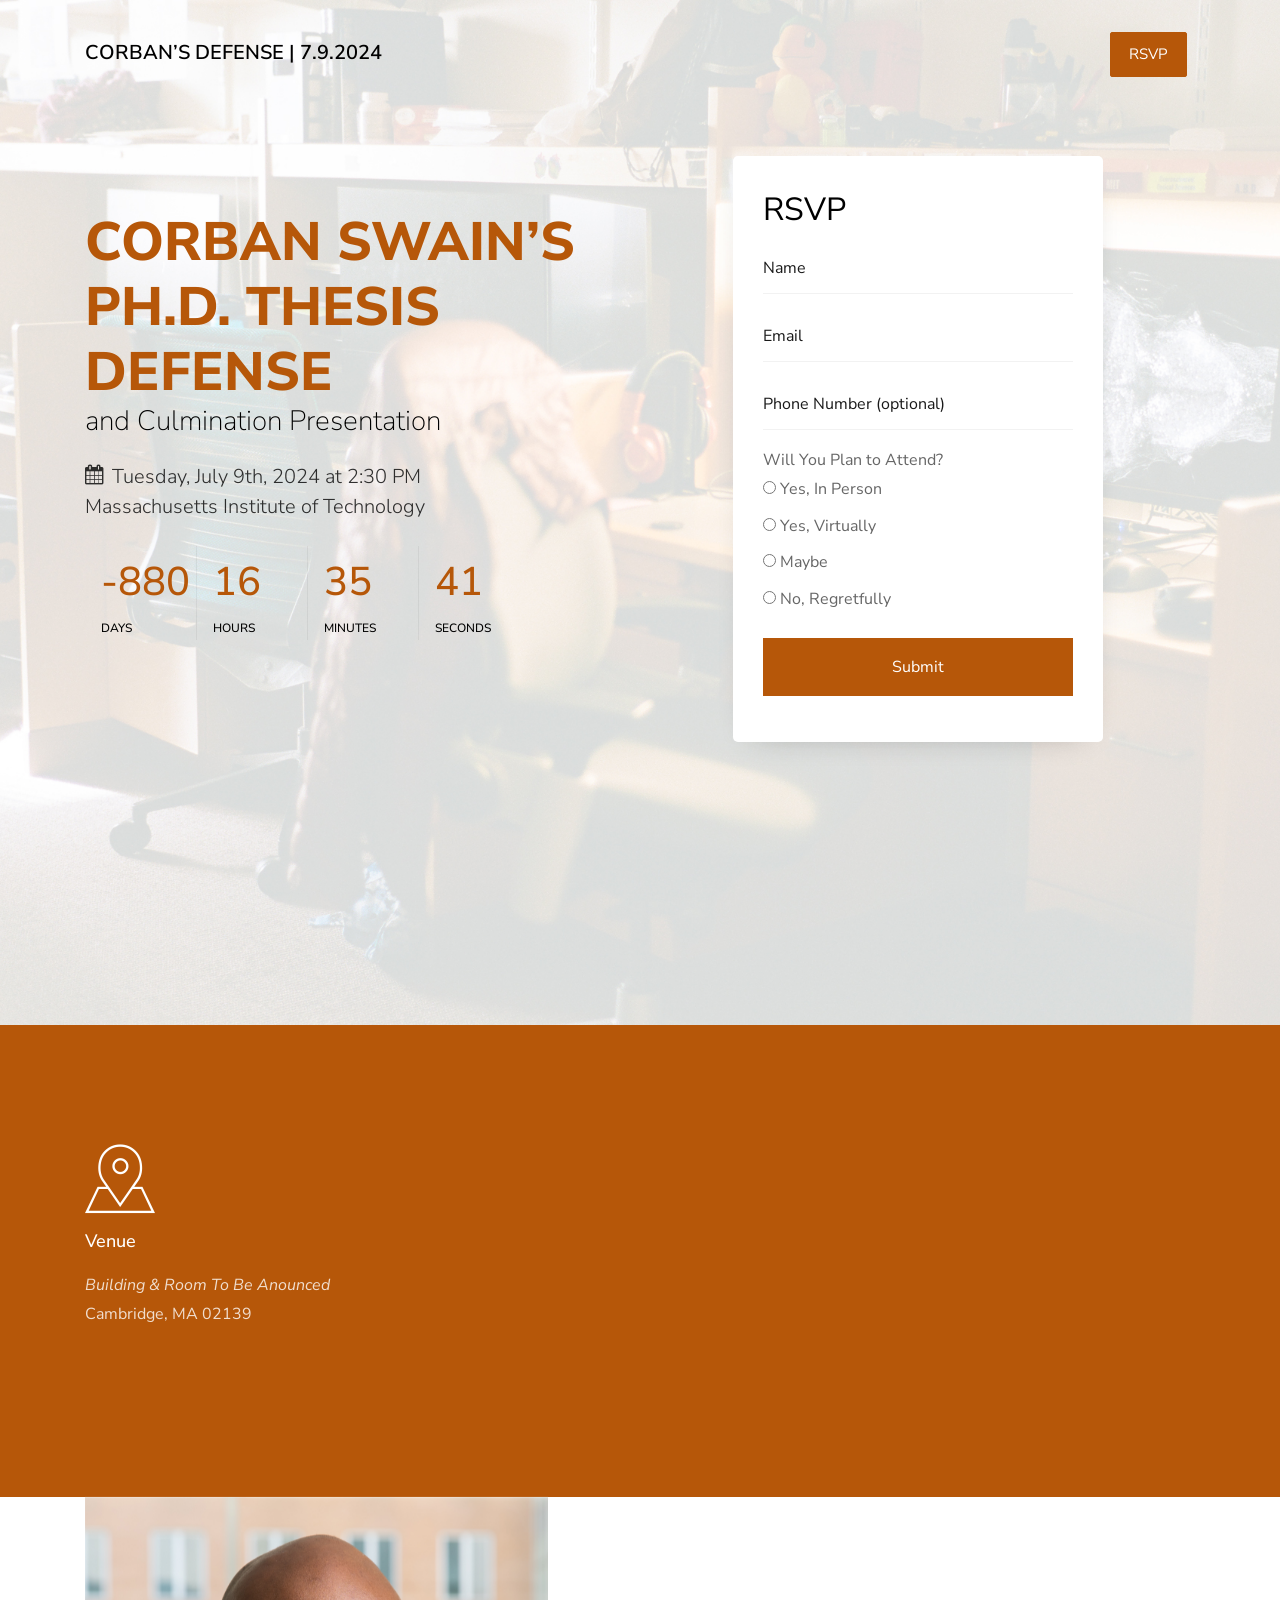
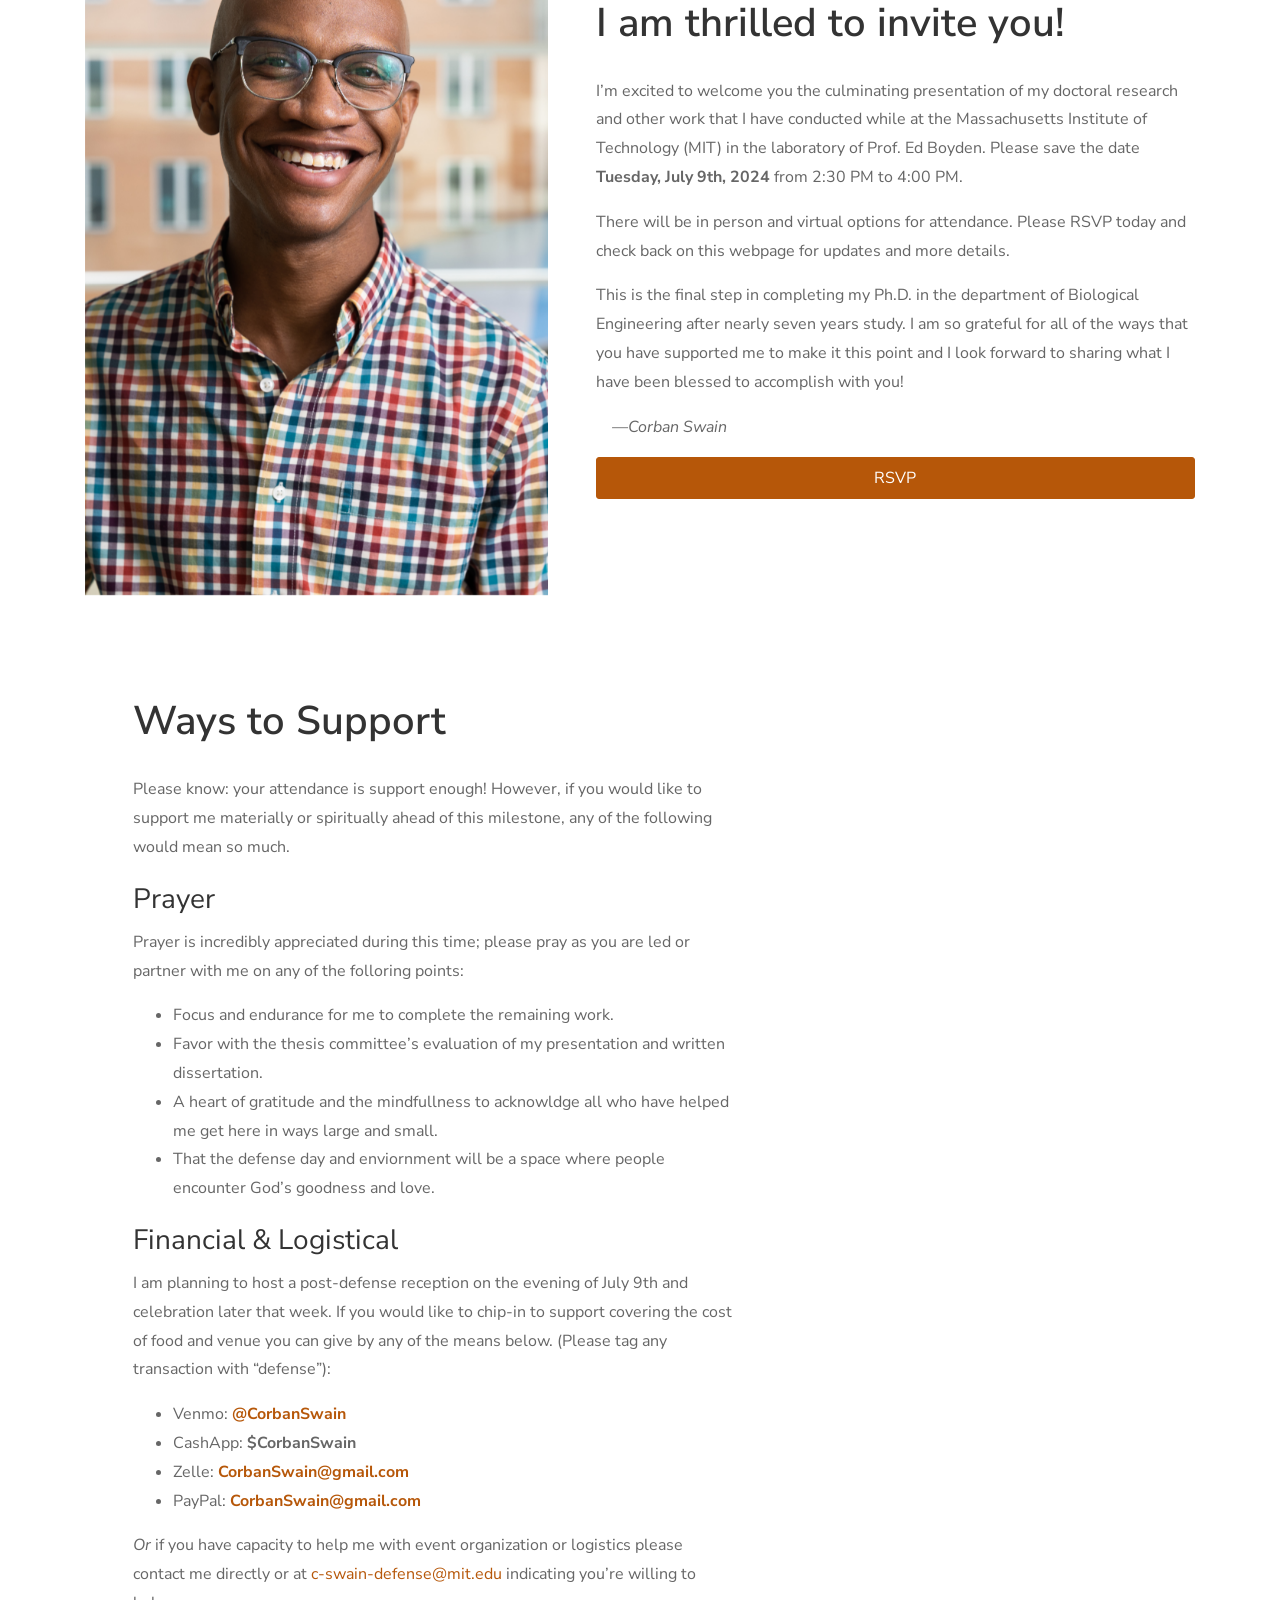
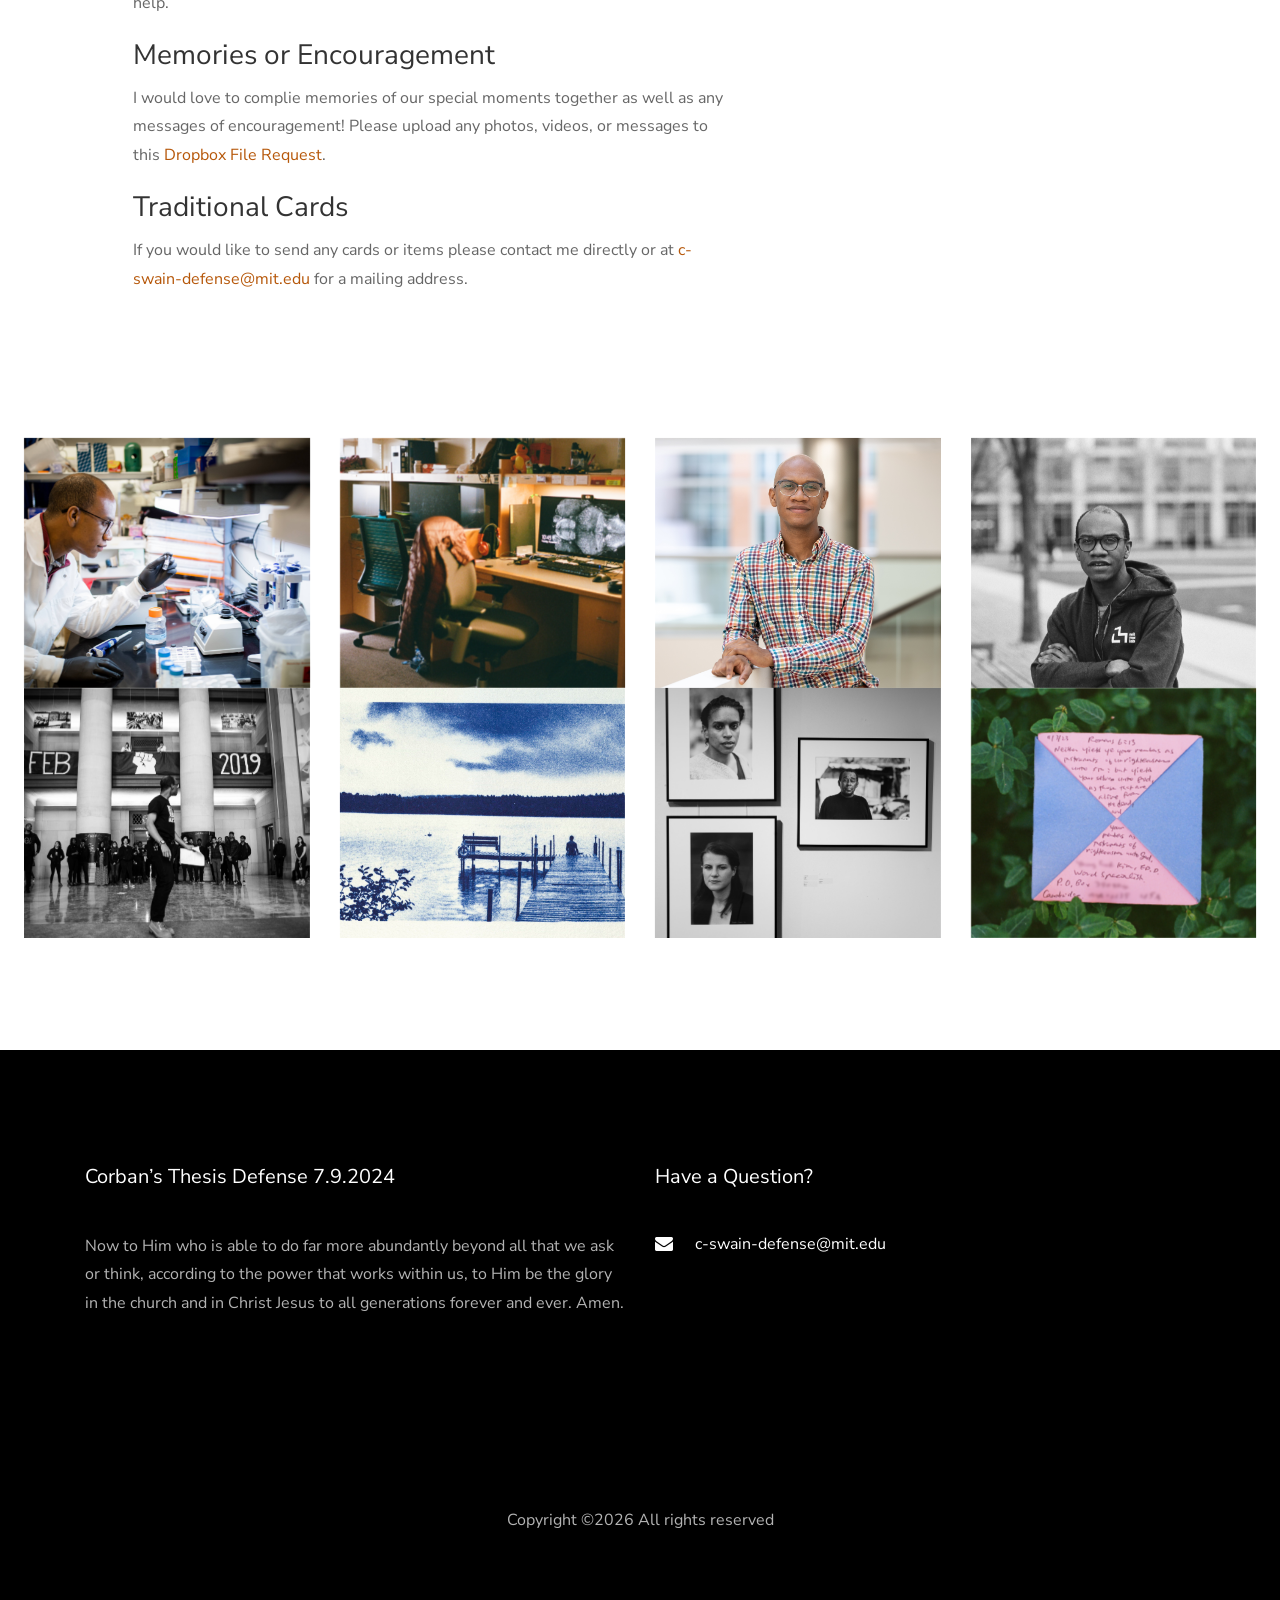
==== defense/index.html @ fd87ce76 "update" ====
<!DOCTYPE html>
<html lang="en">
  <head>
    <title>Corban Swain's PhD Defense - July 9, 2024</title>
    <meta charset="utf-8">
    <meta name="viewport" content="width=device-width, initial-scale=1, shrink-to-fit=no">
    
    <link href="https://fonts.googleapis.com/css?family=Nunito+Sans:200,300,400,600,700,800,900&display=swap" rel="stylesheet">

    <link rel="stylesheet" href="css/open-iconic-bootstrap.min.css">
    <link rel="stylesheet" href="css/animate.css">
    
    <link rel="stylesheet" href="css/owl.carousel.min.css">
    <link rel="stylesheet" href="css/owl.theme.default.min.css">
    <link rel="stylesheet" href="css/magnific-popup.css">

    <link rel="stylesheet" href="css/aos.css">

    <link rel="stylesheet" href="css/ionicons.min.css">

    <link rel="stylesheet" href="css/bootstrap-datepicker.css">
    <link rel="stylesheet" href="css/jquery.timepicker.css">

    
    <link rel="stylesheet" href="css/flaticon.css">
    <link rel="stylesheet" href="css/icomoon.css">
    <link rel="stylesheet" href="css/style.css">

	<meta property="og:type" content="website" />
	<meta property="og:image" content="images/corban_lab_01.jpg" />
	<meta property="og:url" content="https://corbanswain.com/defense/" />
	<meta property="og:title" content="Invitation to Corban Swain's PhD Defense July 9" />
  </head>
  <body>
    
	  <nav class="navbar navbar-expand-lg navbar-dark ftco_navbar bg-dark ftco-navbar-light" id="ftco-navbar">
	    <div class="container">
	      <a class="navbar-brand" href="index.html">Corban&rsquo;s Defense | 7.9.2024</a>
	      <button class="navbar-toggler" type="button" data-toggle="collapse" data-target="#ftco-nav" aria-controls="ftco-nav" aria-expanded="false" aria-label="Toggle navigation">
	        <span class="oi oi-menu"></span> Menu
	      </button>

	      <div class="collapse navbar-collapse" id="ftco-nav">
	        <ul class="navbar-nav ml-auto">
	          <li class="nav-item cta mr-md-2"><a href="#rsvp" class="nav-link">RSVP</a></li>
	        </ul>
	      </div>
	    </div>
	  </nav>
    <!-- END nav -->
    
    <div class="hero-wrap" style="background-image: url('images/corban_desk_01.jpg'); height:1025px;" data-stellar-background-ratio="0.5">
      <div class="overlay"></div>
      <div class="container">
        <div class="row no-gutters slider-text align-items-center justify-content-start" data-scrollax-parent="true">
          <div class="col-lg-6 col-md-6 ftco-animate" data-scrollax=" properties: { translateY: '70%' }" style="padding-bottom:2em;padding-top:2em;">
            <h1 class="mb-4" data-scrollax="properties: { translateY: '30%', opacity: 1.6 }"><span>Corban Swain&rsquo;s Ph.D. Thesis Defense</span><br>and Culmination Presentation</h1>
            <p class="mb-4" data-scrollax="properties: { translateY: '30%', opacity: 1.6 }"><span class="icon-calendar mr-2"></span>Tuesday, July 9th, 2024 at 2:30 PM<br>Massachusetts Institute of Technology</p>
            <div id="timer" class="d-flex">
						  <div class="time pl-3" id="days"></div>
						  <div class="time pl-3" id="hours"></div>
						  <div class="time pl-3" id="minutes"></div>
						  <div class="time pl-3" id="seconds"></div>
						</div>
          </div>
          <div class="col-lg-1 col"></div>
          <div class="col-lg-4 col-md-6 mt-0 mt-md-5">
          	<form action="https://api.sheetmonkey.io/form/nYxqUyMXVcyMtLjcgRabM5" method="post" class="request-form ftco-animate">
				<input type="hidden" name="Created" value="x-sheetmonkey-current-date-time" />
          		<h2><a name="rsvp">RSVP</a></h2>
	    				<div class="form-group">
	    					<input type="text" name="Name" class="form-control" placeholder="Name" required>
	    				</div>
	    				<div class="form-group">
	    					<input type="email" name="Email" class="form-control" placeholder="Email" required>
	    				</div>
    					<div class="form-group">
	    					<input type="text" name="Phone Number" class="form-control" placeholder="Phone Number (optional)">
	    				</div>
	    				<div class="form-group">
							Will You Plan to Attend?<br>
							<div class="radio">
								<input type="radio" id="person" name="attend" value="person" required>
								<label for="person">Yes, In Person</label><br>
								
								<input type="radio" id="virtual" name="attend" value="virtual">
								<label for="virtual">Yes, Virtually</label><br>  
								
								<input type="radio" id="maybe" name="attend" value="maybe">
								<label for="maybe">Maybe</label><br>

								<input type="radio" id="no" name="attend" value="no">
								<label for="no">No, Regretfully</label>
							</div>
						</div>						
	            <div class="form-group">
	              <input type="submit" value="Submit" class="btn btn-primary py-3 px-4">
	            </div>
	    	</form>
          </div>
        </div>
      </div>
    </div>

    <section class="ftco-section services-section bg-primary">
      <div class="container">
        <div class="row d-flex">
          <div class="col-md-3 d-flex align-self-stretch ftco-animate">
            <div class="media block-6 services d-block">
              <div class="icon"><span class="flaticon-placeholder"></span></div>
              <div class="media-body">
                <h3 class="heading mb-3">Venue</h3>
                <p><i>Building & Room To Be Anounced</i><br>Cambridge, MA 02139</p>
              </div>
            </div>      
          </div>
        </div>
      </div>
    </section>
   	
	<section class="ftco-section ftco-no-pt ftco-no-pb">
		<div class="container">
			<div class="row no-gutters">
				<div class="col-md-5 p-md-5 img img-2 d-flex justify-content-center align-items-center" style="background-image: url(images/corban_photo_01.jpg);"></div>
				<div class="col-md-7 wrap-about py-md-5 ftco-animate">
					<div class="heading-section mb-5 pt-5 pl-md-5">
						<div class="pr-md-5 mr-md-5">
							<h2 class="mb-4">I am thrilled to invite you!</h2>
						</div>
						<p>
							I&rsquo;m excited to welcome you the culminating presentation of my doctoral research and other work that I have conducted 
							while at the Massachusetts Institute of Technology (MIT) in the laboratory of Prof. Ed Boyden. 
							Please save the date <b>Tuesday, July 9th, 2024</b> from 2:30 PM to 4:00 PM.
						</p>
						<p>There will be in person and virtual options for attendance. Please RSVP today and check back on this webpage for updates and more details.</p>
						<p>This is the final step in completing my Ph.D. in the department of Biological Engineering after nearly seven years study. I am so grateful for all of the ways that you have supported me to make it this point and I look forward to sharing what I have been blessed to accomplish with you!</p>
						<p><i>&emsp;&mdash;Corban Swain</i></p>
						<p><a href="#rsvp" class="btn btn-primary nav-link">RSVP</a></p>
					</div>					
				</div>
			</div>
		</div>
	</section>


	<section class="ftco-section ftco-no-pt ftco-no-pb">
		<div class="container">
			<div class="row no-gutters">
				<div class="col-md-7 wrap-about py-md-5 ftco-animate">
					<div class="heading-section mb-5 pt-5 pl-md-5">
						<div class="pr-md-5 mr-md-5">
							<h2 class="mb-4">Ways to Support</h2>
						</div>
						<p>Please know: your attendance is support enough! However, if you would like to support me materially or spiritually ahead of this milestone, any of the following would mean so much.</p>
						<h3>Prayer</h3>
						<p>Prayer is incredibly appreciated during this time; please pray as you are led or partner with me on any of the folloring points:</p>
						<ul>
							<li>Focus and endurance for me to complete the remaining work.</li>
							<li>Favor with the thesis committee&rsquo;s evaluation of my presentation and written dissertation.</li>
							<li>A heart of gratitude and the mindfullness to acknowldge all who have helped me get here in ways large and small.</li>
							<li>That the defense day and enviornment will be a space where people encounter God&rsquo;s goodness and love.</li>
						</ul>
						<h3>Financial & Logistical</h3>
						<p>I am planning to host a post-defense reception on the evening of July 9th and celebration later that week. If you would like to chip-in to support covering the cost of food and venue you can give by any of the means below. (Please tag any transaction with &ldquo;defense&rdquo;):</p>
						<ul>
							<li>Venmo: <b><a href="https://venmo.com/u/CorbanSwain">@CorbanSwain</a></b></li>
							<li>CashApp: <b>$CorbanSwain</b></li>
							<li>Zelle: <b><a href="https://enroll.zellepay.com/qr-codes?data=eyJuYW1lIjoiQ09SQkFOIiwiYWN0aW9uIjoicGF5bWVudCIsInRva2VuIjoiMjU2NjU0MjExNyJ9">CorbanSwain@gmail.com</a></b></li>							
							<li>PayPal: <b><a href="https://paypal.me/CorbanSwain?country.x=US&locale.x=en_US">CorbanSwain@gmail.com</a></b></li>
						</ul>
						<p></p><i>Or</i> if you have capacity to help me with event organization or logistics please contact me directly or at <a href="mailto:c-swain-defense@mit.edu">c-swain-defense@mit.edu</a> indicating you&rsquo;re willing to help.</p>
						<h3>Memories or Encouragement</h3>
						<p>I would love to complie memories of our special moments together as well as any messages of encouragement! Please upload any photos, videos, or messages to this <a href="https://www.dropbox.com/request/eSS4sXpejfdTz92rHipP">Dropbox File Request</a>.</p>
						<h3>Traditional Cards</h3>
						<p>If you would like to send any cards or items please contact me directly or at <a href="mailto:c-swain-defense@mit.edu">c-swain-defense@mit.edu</a> for a mailing address.</p>
					</div>				
				</div>
			</div>
		</div>
	</section>
		
	<section class="ftco-section ftco-gallery ftco-no-pt">
    	<div class="container-fluid px-4">
    		<div class="row justify-content-center mb-5">

        </div>
    		<div class="row">
					<div class="col-md-3 ftco-animate">
						<a href="images/corban_lab_01.jpg" class="gallery image-popup img d-flex align-items-center" style="background-image: url(images/corban_lab_01.jpg);">
							<div class="icon mb-4 d-flex align-items-center justify-content-center">
							<span class="icon-instagram"></span>
						</div>
						</a>
					</div>
					<div class="col-md-3 ftco-animate">
						<a href="images/corban_desk_02.jpg" class="gallery image-popup img d-flex align-items-center" style="background-image: url(images/corban_desk_02.jpg);">
							<div class="icon mb-4 d-flex align-items-center justify-content-center">
    						<span class="icon-instagram"></span>
    					</div>
						</a>
					</div>

					<div class="col-md-3 ftco-animate">
						<a href="images/corban_photo_02.jpg" class="gallery image-popup img d-flex align-items-center" style="background-image: url(images/corban_photo_02.jpg);">
							<div class="icon mb-4 d-flex align-items-center justify-content-center">
    						<span class="icon-instagram"></span>
    					</div>
						</a>
					</div>
					<div class="col-md-3 ftco-animate">
						<a href="images/corban_photo_03.jpg" class="gallery image-popup img d-flex align-items-center" style="background-image: url(images/corban_photo_03.jpg);">
							<div class="icon mb-4 d-flex align-items-center justify-content-center">
    						<span class="icon-instagram"></span>
    					</div>
						</a>
					</div>
			</div>
			<div class="row">
					<div class="col-md-3 ftco-animate">
						<a href="images/corban_photo_04.jpg" class="gallery image-popup img d-flex align-items-center" style="background-image: url(images/corban_photo_04.jpg);">
							<div class="icon mb-4 d-flex align-items-center justify-content-center">
    						<span class="icon-instagram"></span>
    					</div>
						</a>
					</div>
					<div class="col-md-3 ftco-animate">
						<a href="images/corban_photo_05.jpg" class="gallery image-popup img d-flex align-items-center" style="background-image: url(images/corban_photo_05.jpg);">
							<div class="icon mb-4 d-flex align-items-center justify-content-center">
    						<span class="icon-instagram"></span>
    					</div>
						</a>
					</div>
					<div class="col-md-3 ftco-animate">
						<a href="images/corban_prints_01.jpg" class="gallery image-popup img d-flex align-items-center" style="background-image: url(images/corban_prints_01.jpg);">
							<div class="icon mb-4 d-flex align-items-center justify-content-center">
    						<span class="icon-instagram"></span>
    					</div>
						</a>
					</div>
					<div class="col-md-3 ftco-animate">
						<a href="images/bible_verse_1.jpg" class="gallery image-popup img d-flex align-items-center" style="background-image: url(images/bible_verse_1.jpg);">
							<div class="icon mb-4 d-flex align-items-center justify-content-center">
    						<span class="icon-instagram"></span>
    					</div>
						</a>
					</div>
        </div>
    	</div>
    </section>
		

    <footer class="ftco-footer ftco-bg-dark ftco-section">
      <div class="container">
        <div class="row mb-5">
          <div class="col-md">
            <div class="ftco-footer-widget mb-4">
              <h2 class="ftco-heading-2">Corban&rsquo;s Thesis Defense 7.9.2024</h2>
              <p>Now to Him who is able to do far more abundantly beyond all that we ask or think, according to the power that works within us, to Him be the glory in the church and in Christ Jesus to all generations forever and ever. Amen.</p>
              <ul class="ftco-footer-social list-unstyled float-md-left float-lft mt-5">
                <li class="ftco-animate"><a href="https://www.linkedin.com/in/corbanswain/"><span class="icon-linkedin"></span></a></li>
                <li class="ftco-animate"><a href="https://twitter.com/CorbanSwain"><span class="icon-twitter"></span></a></li>
                <li class="ftco-animate"><a href="https://www.instagram.com/corbanswain/"><span class="icon-instagram"></span></a></li>
              </ul>
            </div>
          </div>        
          <div class="col-md">
            <div class="ftco-footer-widget mb-4">
            	<h2 class="ftco-heading-2">Have a Question?</h2>
            	<div class="block-23 mb-3">
	              <ul>
	                <li><a href="mailto:c-swain-defense@mit.edu"><span class="icon icon-envelope"></span><span class="text">c-swain-defense@mit.edu</span></a></li>
	              </ul>
	            </div>
            </div>
          </div>
        </div>
        <div class="row">
          <div class="col-md-12 text-center">

            <p><!-- Link back to Colorlib can't be removed. Template is licensed under CC BY 3.0. -->
  Copyright &copy;<script>document.write(new Date().getFullYear());</script> All rights reserved
  <!-- Link back to Colorlib can't be removed. Template is licensed under CC BY 3.0. --></p>
          </div>
        </div>
      </div>
    </footer>
    
  

  <!-- loader -->
  <div id="ftco-loader" class="show fullscreen"><svg class="circular" width="48px" height="48px"><circle class="path-bg" cx="24" cy="24" r="22" fill="none" stroke-width="4" stroke="#eeeeee"/><circle class="path" cx="24" cy="24" r="22" fill="none" stroke-width="4" stroke-miterlimit="10" stroke="#F96D00"/></svg></div>


  <script src="js/jquery.min.js"></script>
  <script src="js/jquery-migrate-3.0.1.min.js"></script>
  <script src="js/popper.min.js"></script>
  <script src="js/bootstrap.min.js"></script>
  <script src="js/jquery.easing.1.3.js"></script>
  <script src="js/jquery.waypoints.min.js"></script>
  <script src="js/jquery.stellar.min.js"></script>
  <script src="js/owl.carousel.min.js"></script>
  <script src="js/jquery.magnific-popup.min.js"></script>
  <script src="js/aos.js"></script>
  <script src="js/jquery.animateNumber.min.js"></script>
  <script src="js/scrollax.min.js"></script>
  <script src="js/main.js"></script>
    
  </body>
</html>
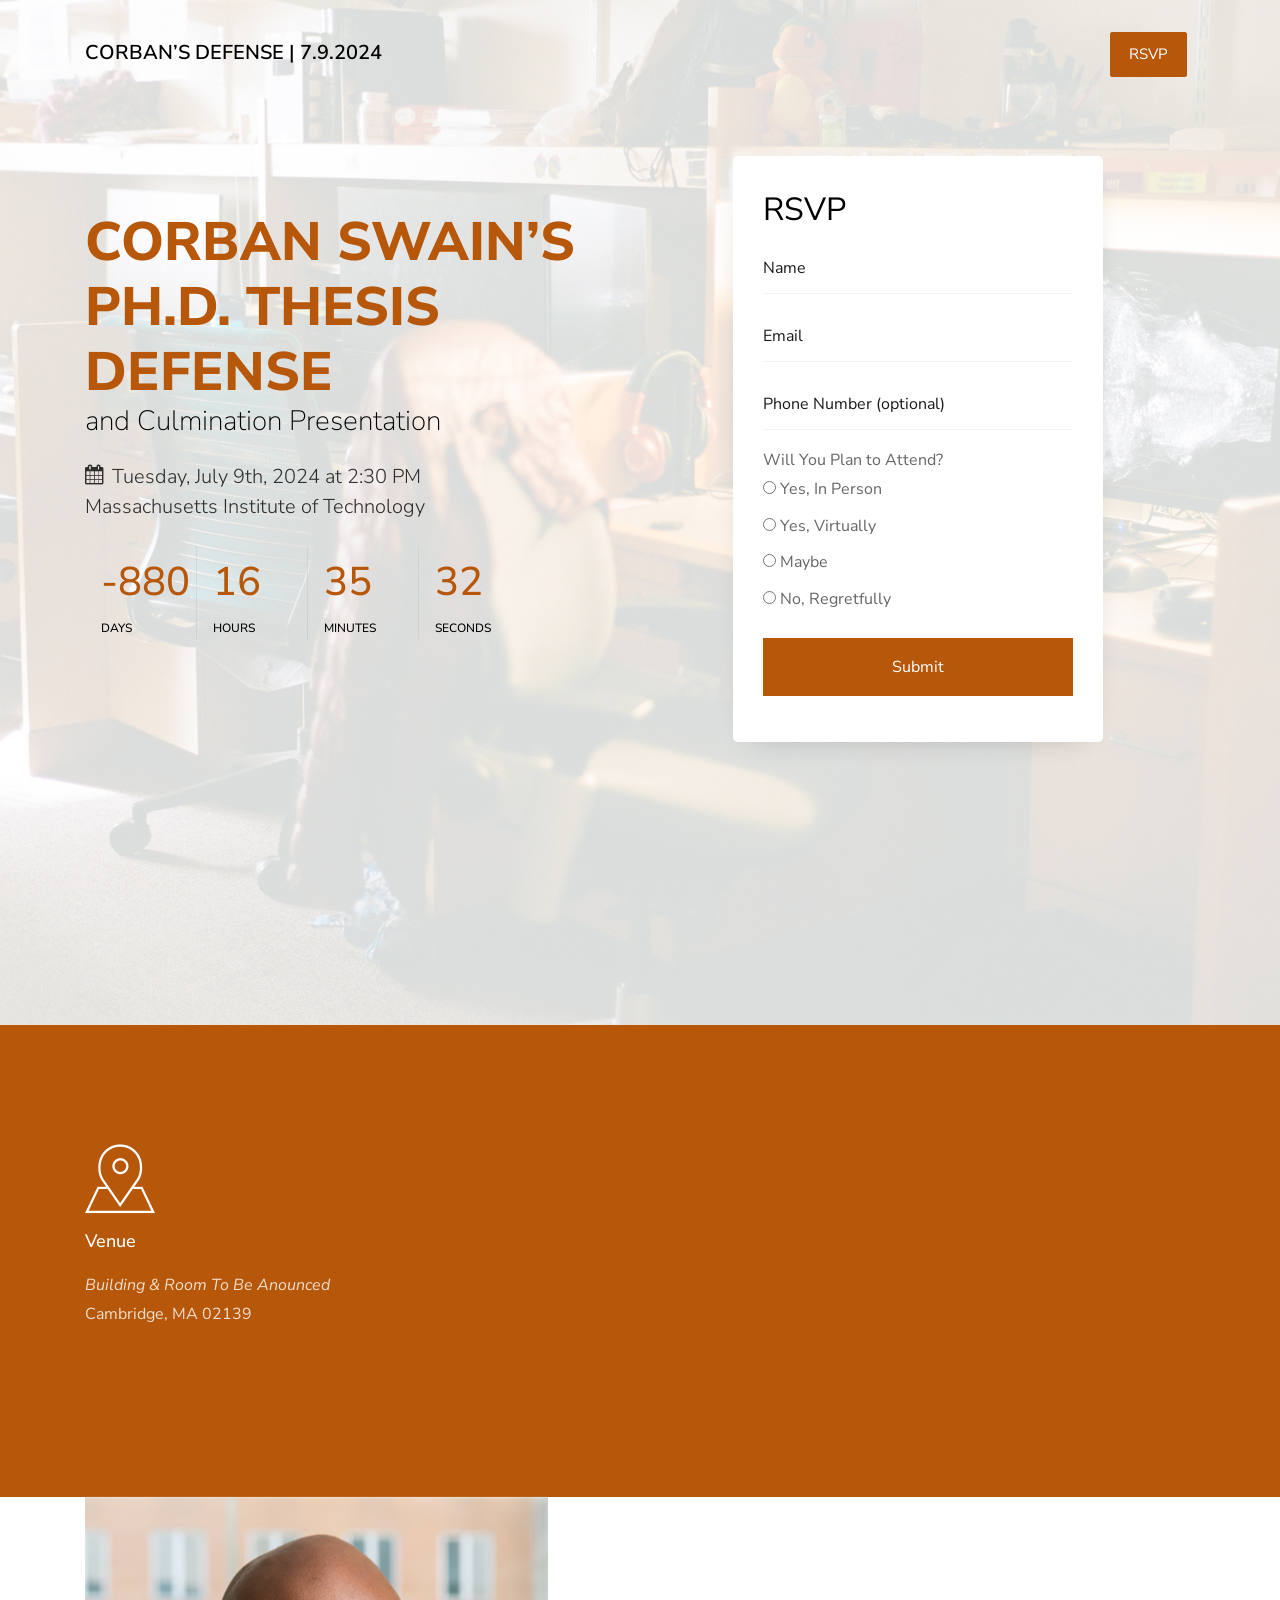
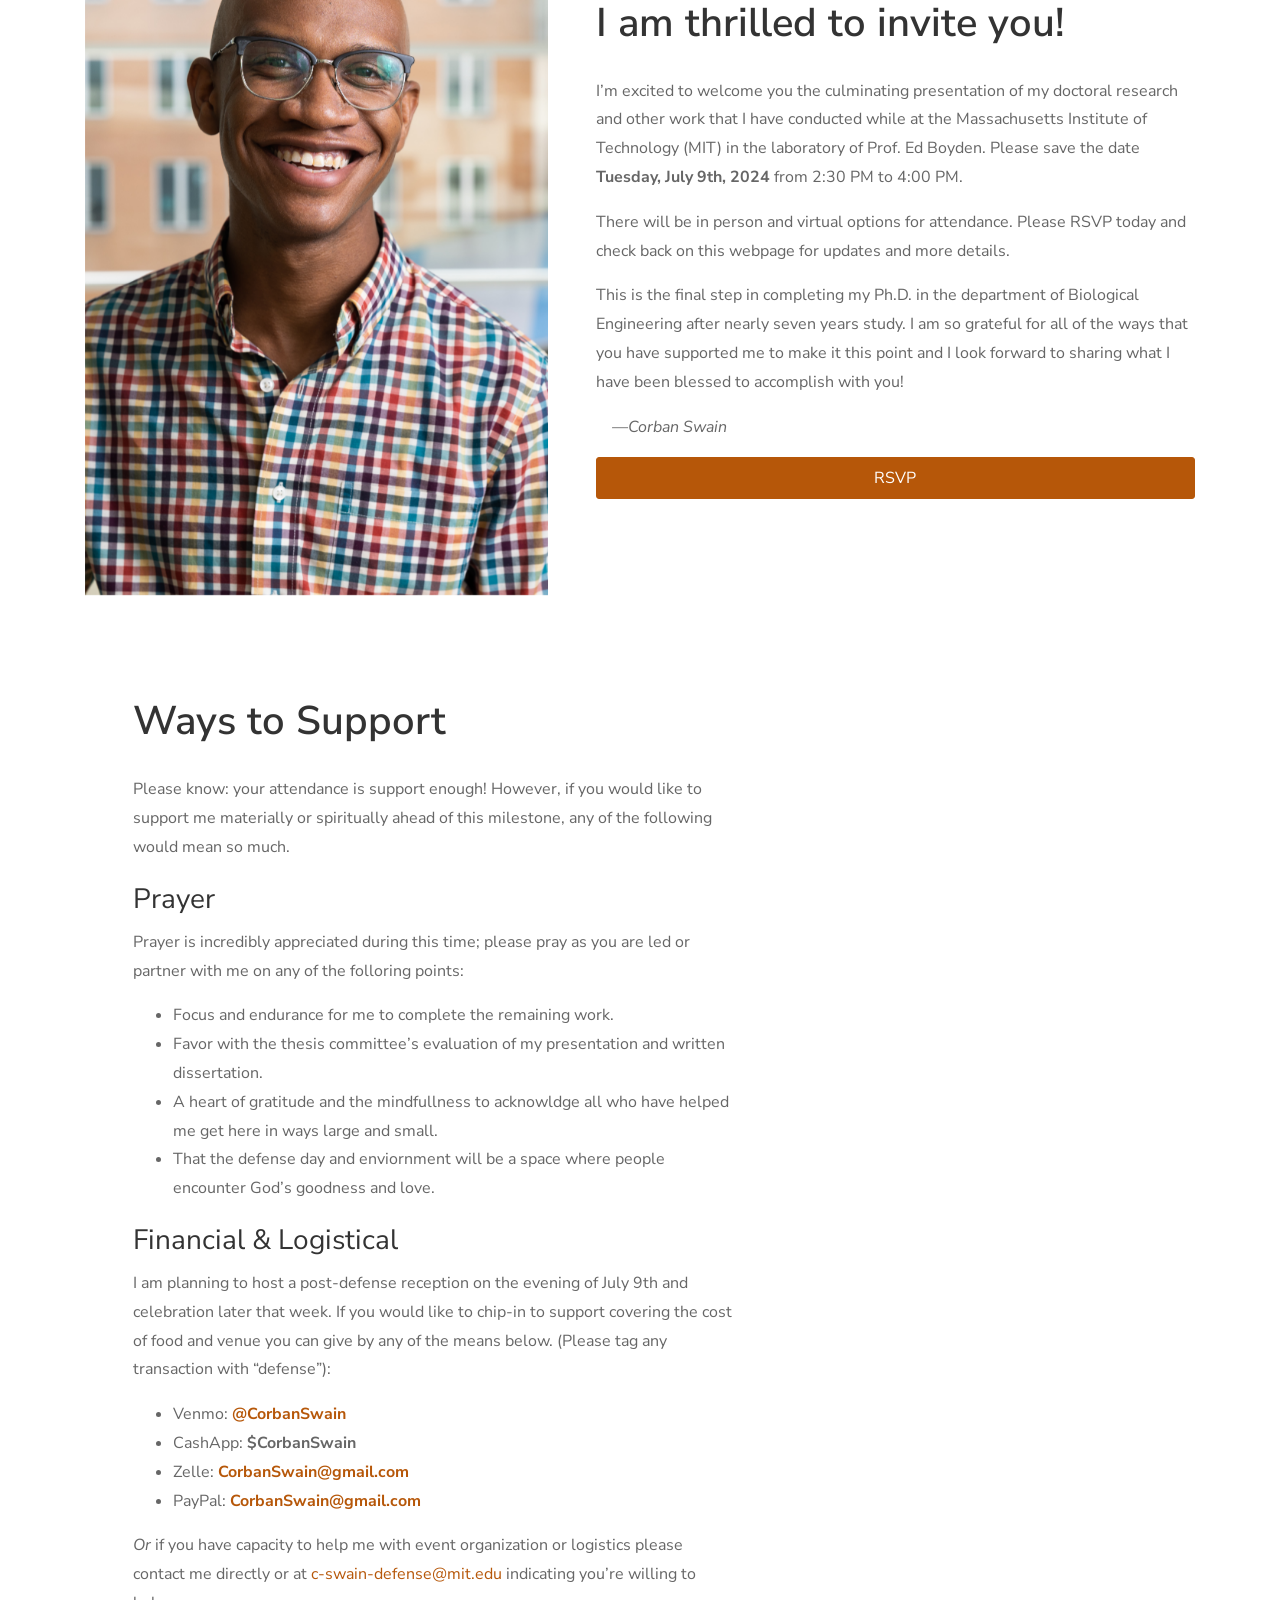
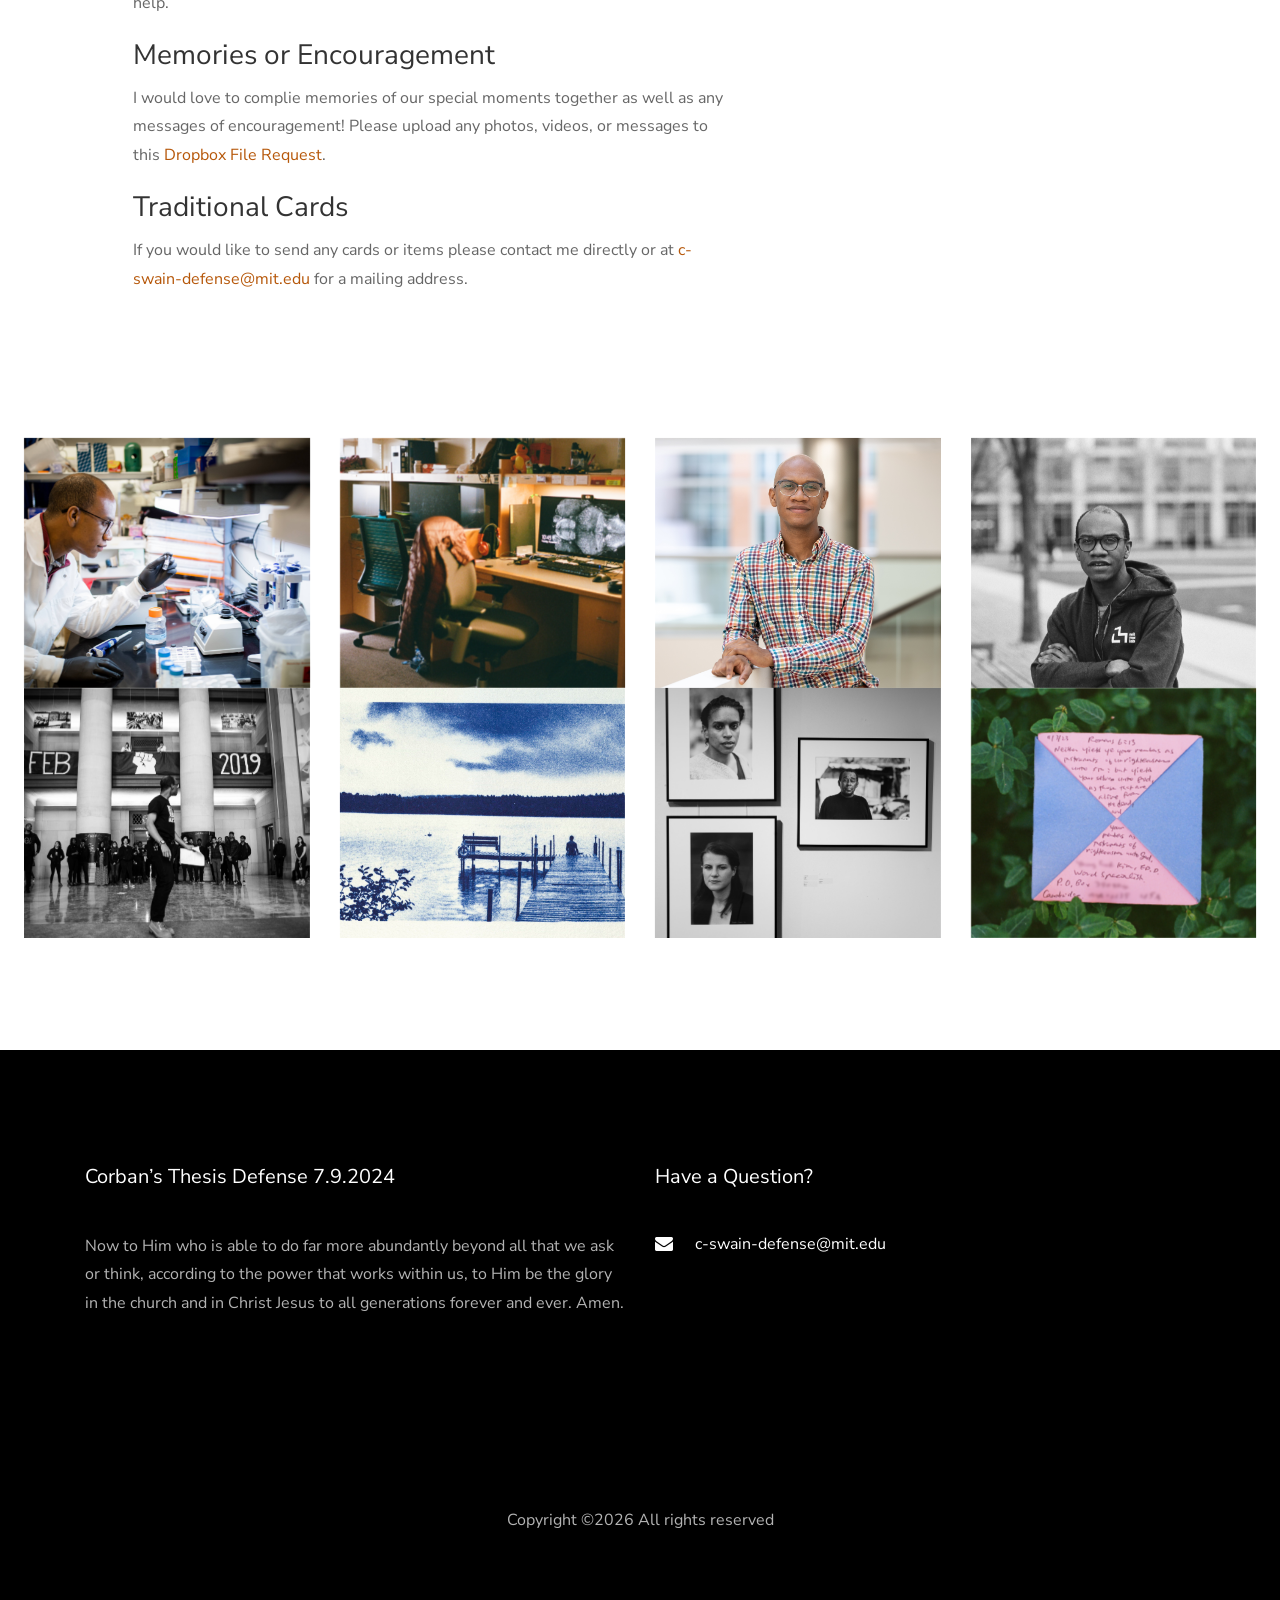
==== commit c555fc36: "update" ====
--- a/defense/index.html
+++ b/defense/index.html
@@ -27,9 +27,10 @@
     <link rel="stylesheet" href="css/style.css">
 
 	<meta property="og:type" content="website" />
-	<meta property="og:image" content="images/corban_lab_01.jpg" />
+	<meta property="og:image" content="https://corbanswain.com/defense/images/corban_lab_01_head.jpg" />
 	<meta property="og:url" content="https://corbanswain.com/defense/" />
 	<meta property="og:title" content="Invitation to Corban Swain's PhD Defense July 9" />
+	<meta property="og:description" content="RSVP and Support Corban's PhD defense on 7/9 at 2:30 PM!" />
   </head>
   <body>
     
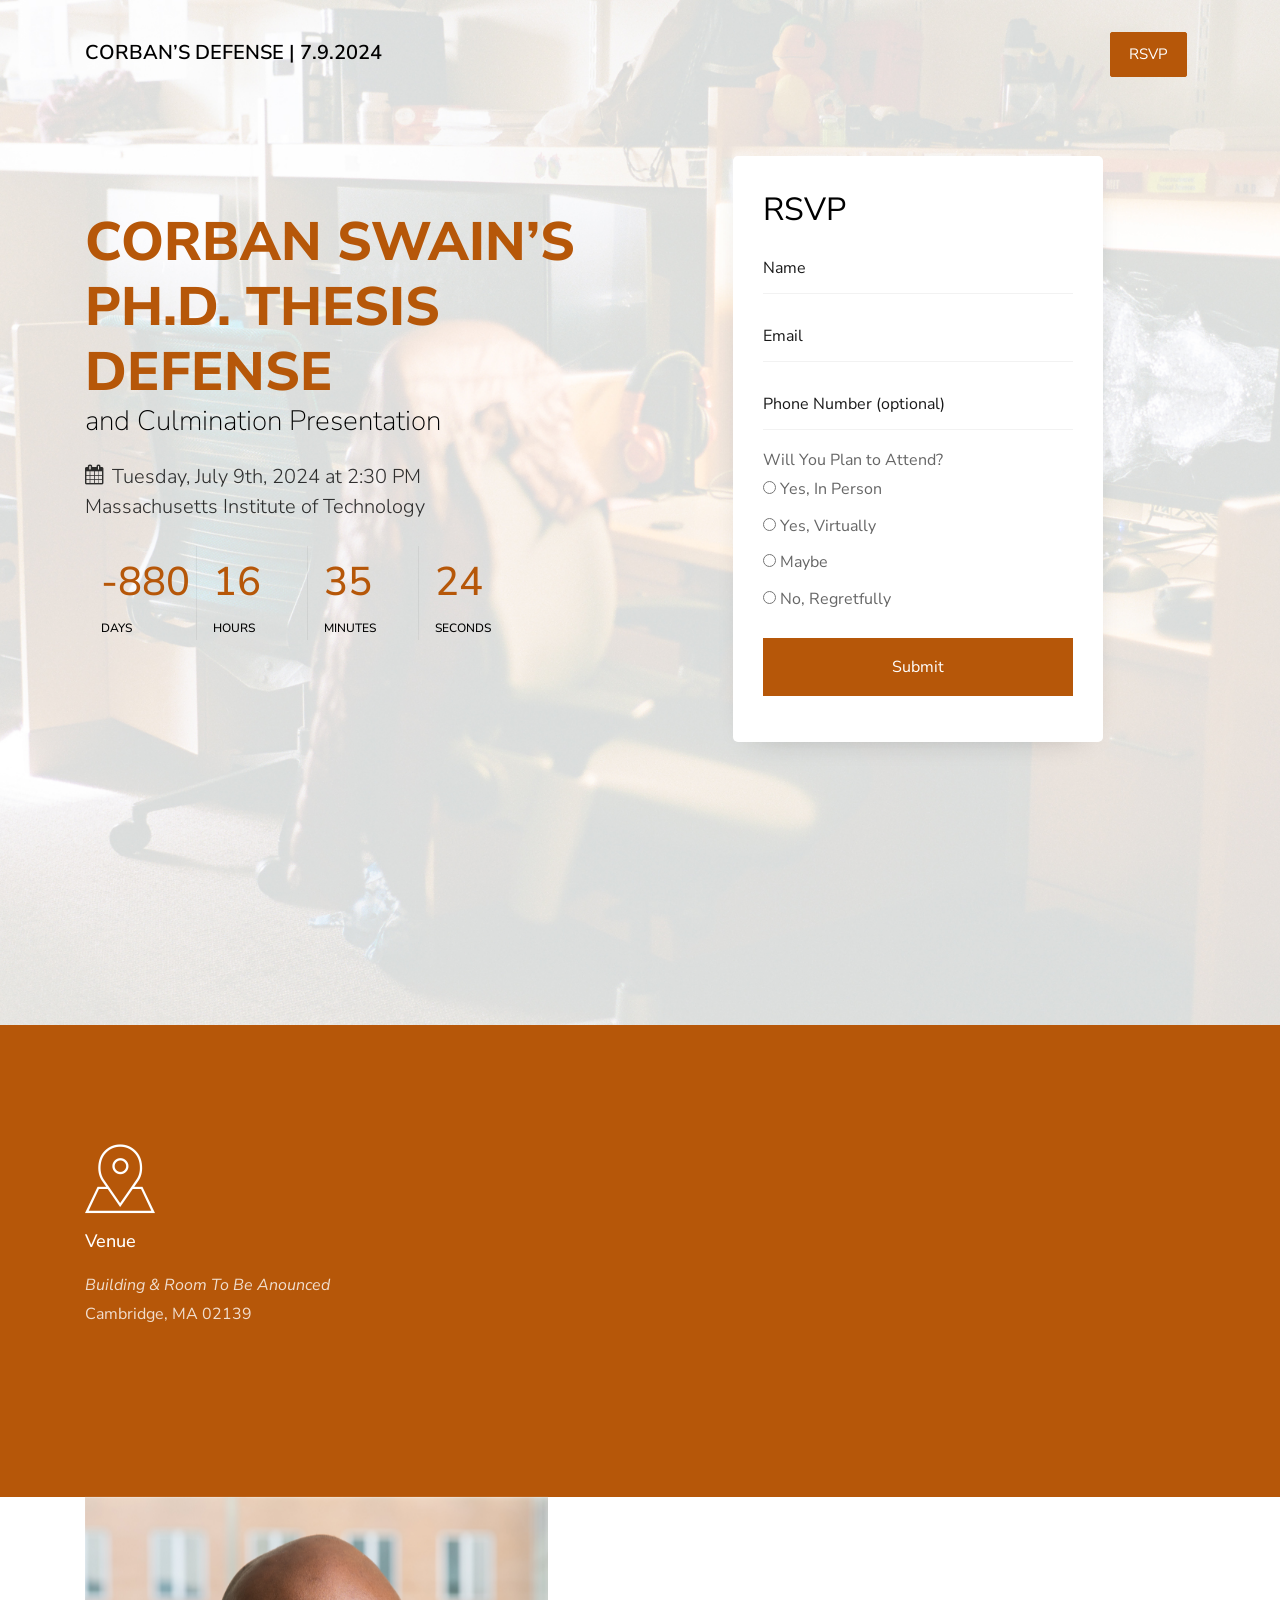
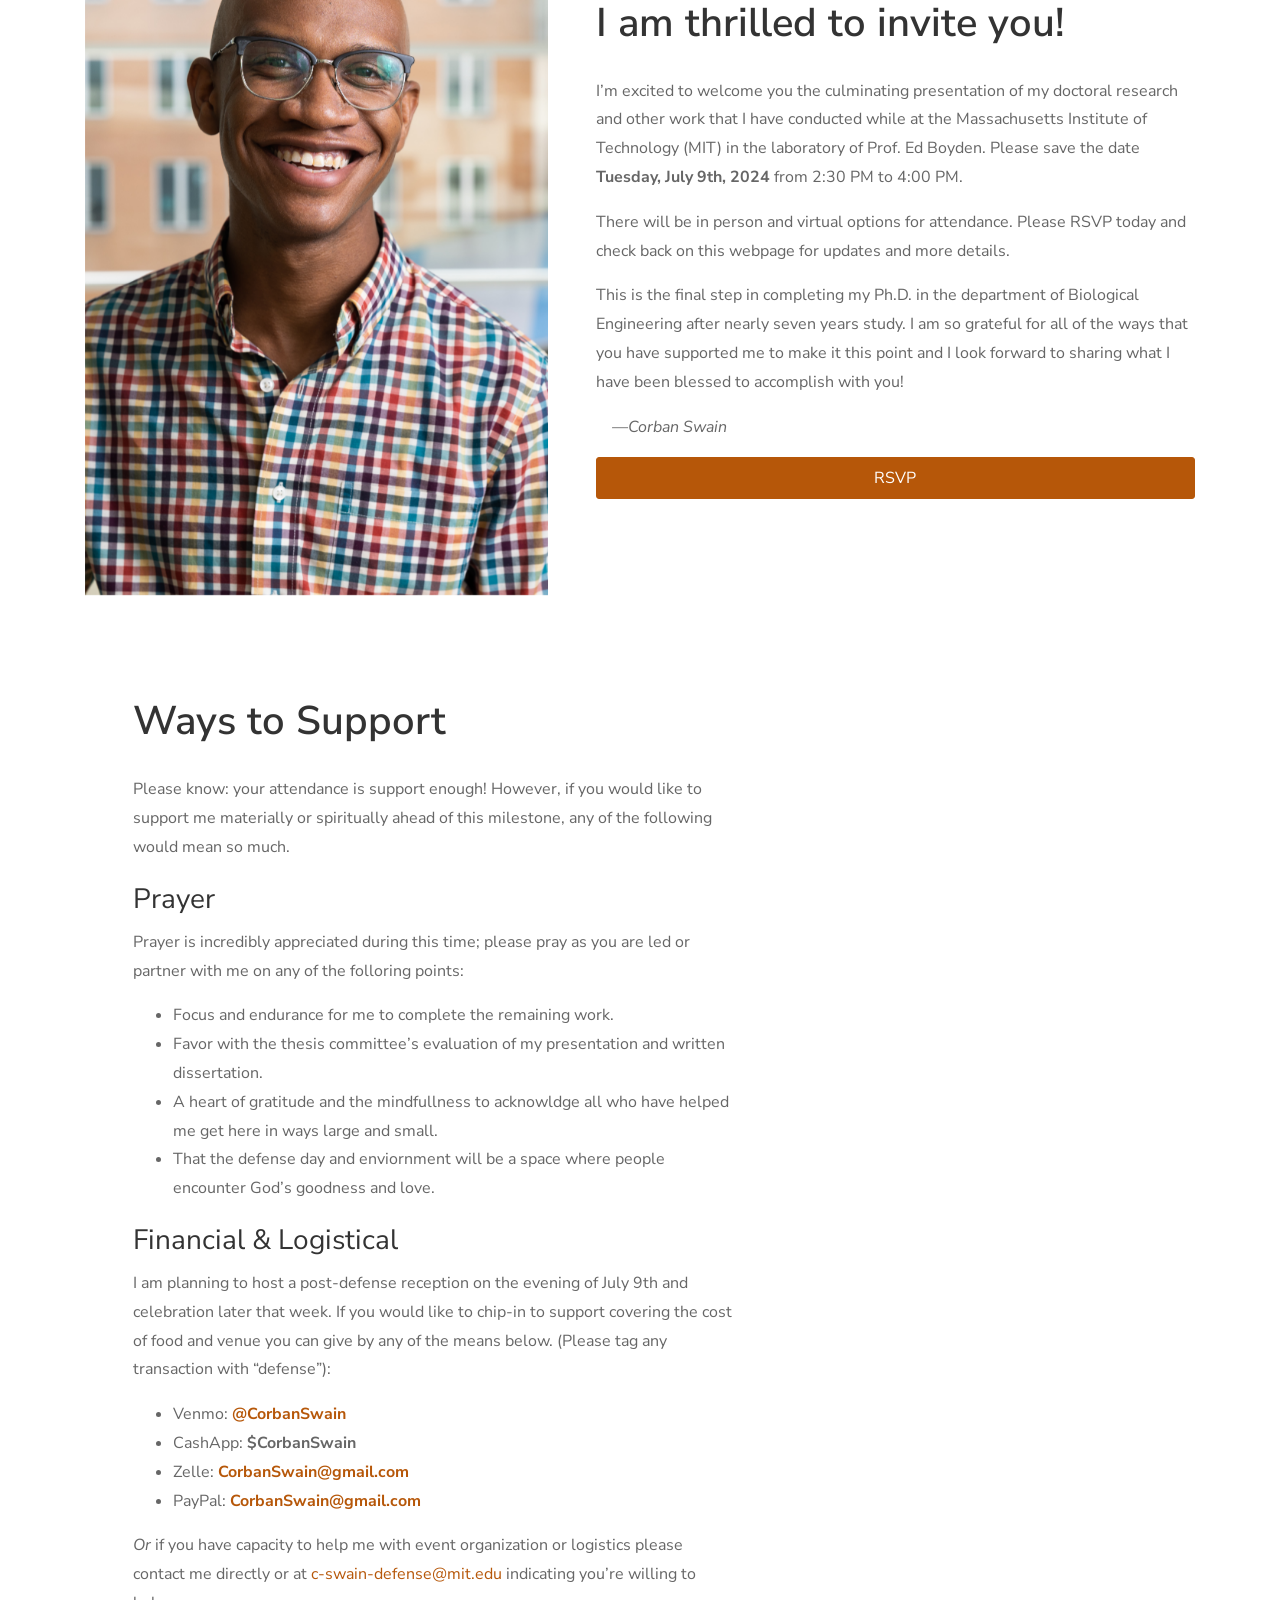
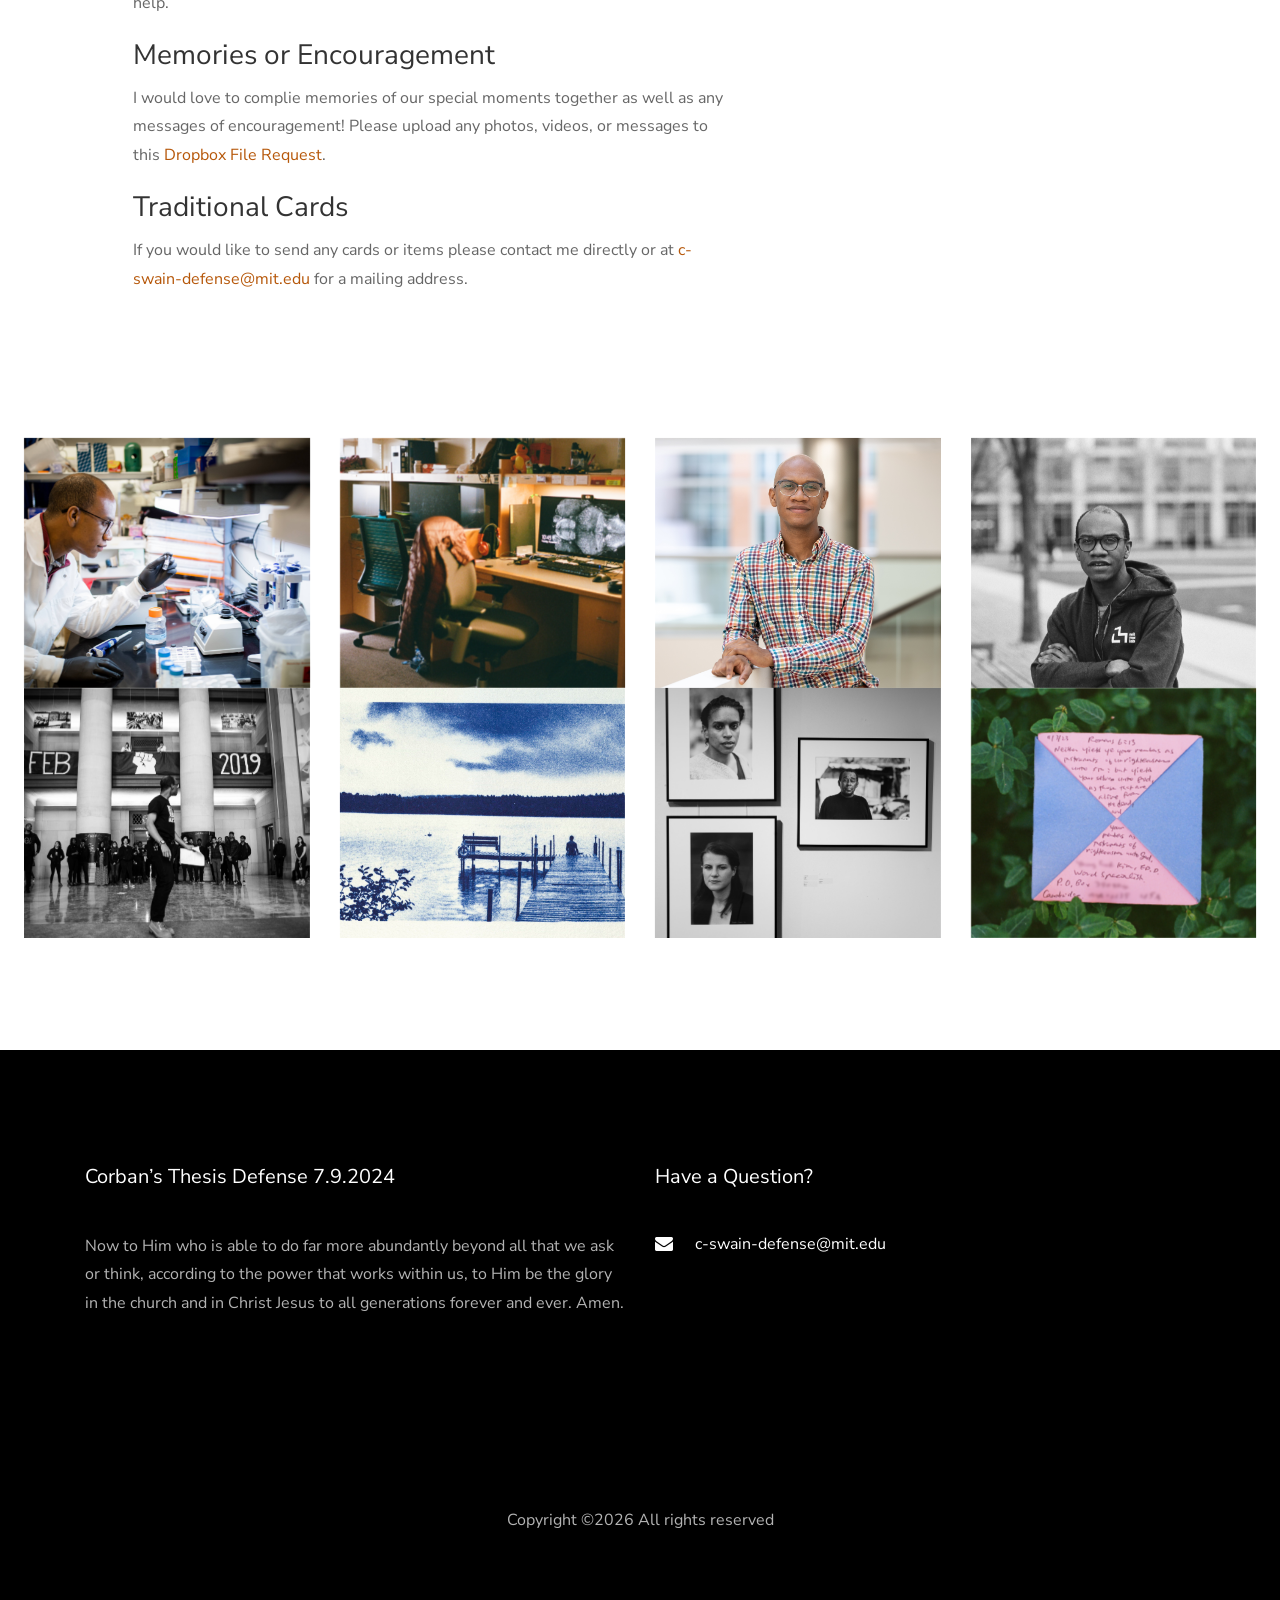
==== commit ea5fec73: "update" ====
--- a/defense/index.html
+++ b/defense/index.html
@@ -28,9 +28,12 @@
 
 	<meta property="og:type" content="website" />
 	<meta property="og:image" content="https://corbanswain.com/defense/images/corban_lab_01_head.jpg" />
+	<meta property="twitter:card" content="https://corbanswain.com/defense/images/corban_lab_01_head.jpg" />
+	<meta property="twitter:title" content="Invitation to Corban Swain's PhD Defense July 9" />
+	<meta property="twitter:description" content="RSVP and Support Corban's PhD defense at MIT on 7/9 at 2:30 PM!" />
 	<meta property="og:url" content="https://corbanswain.com/defense/" />
 	<meta property="og:title" content="Invitation to Corban Swain's PhD Defense July 9" />
-	<meta property="og:description" content="RSVP and Support Corban's PhD defense on 7/9 at 2:30 PM!" />
+	<meta property="og:description" content="RSVP and Support Corban's PhD defense at MIT on 7/9 at 2:30 PM!" />
   </head>
   <body>
     
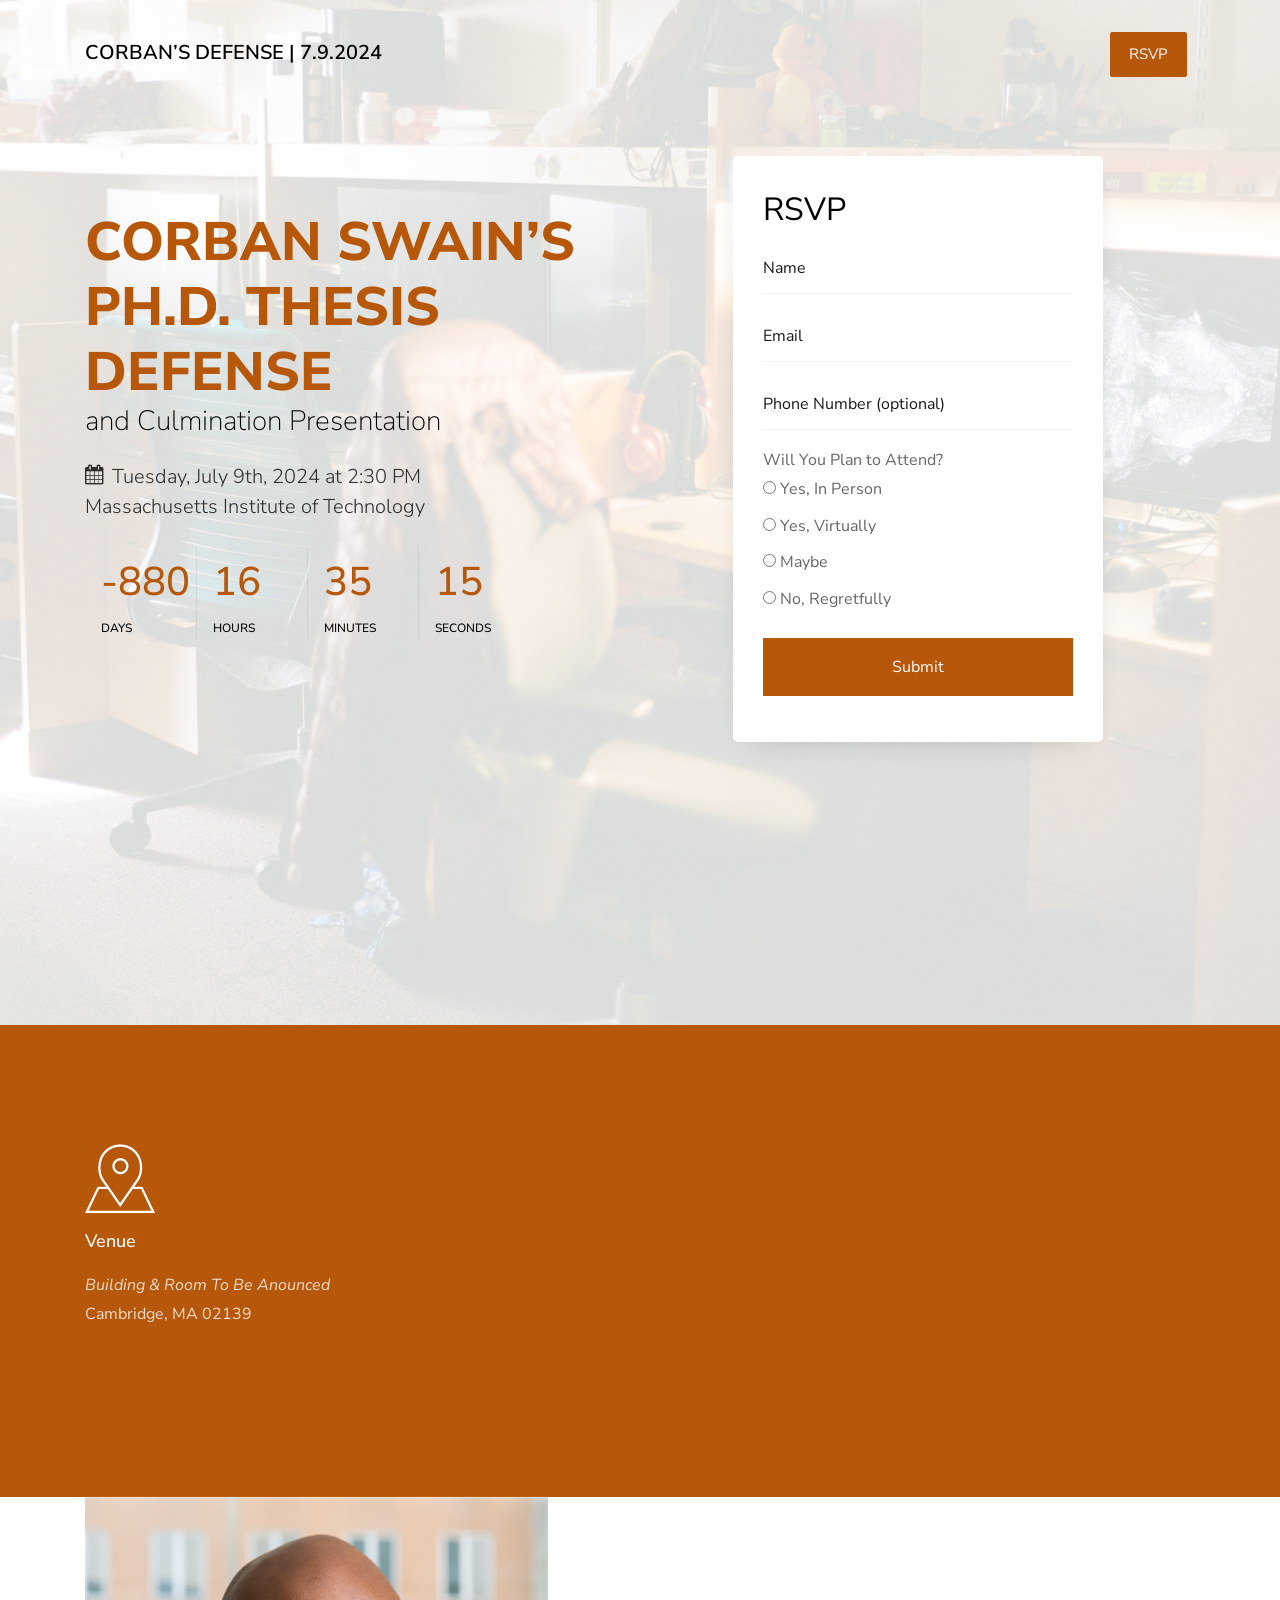
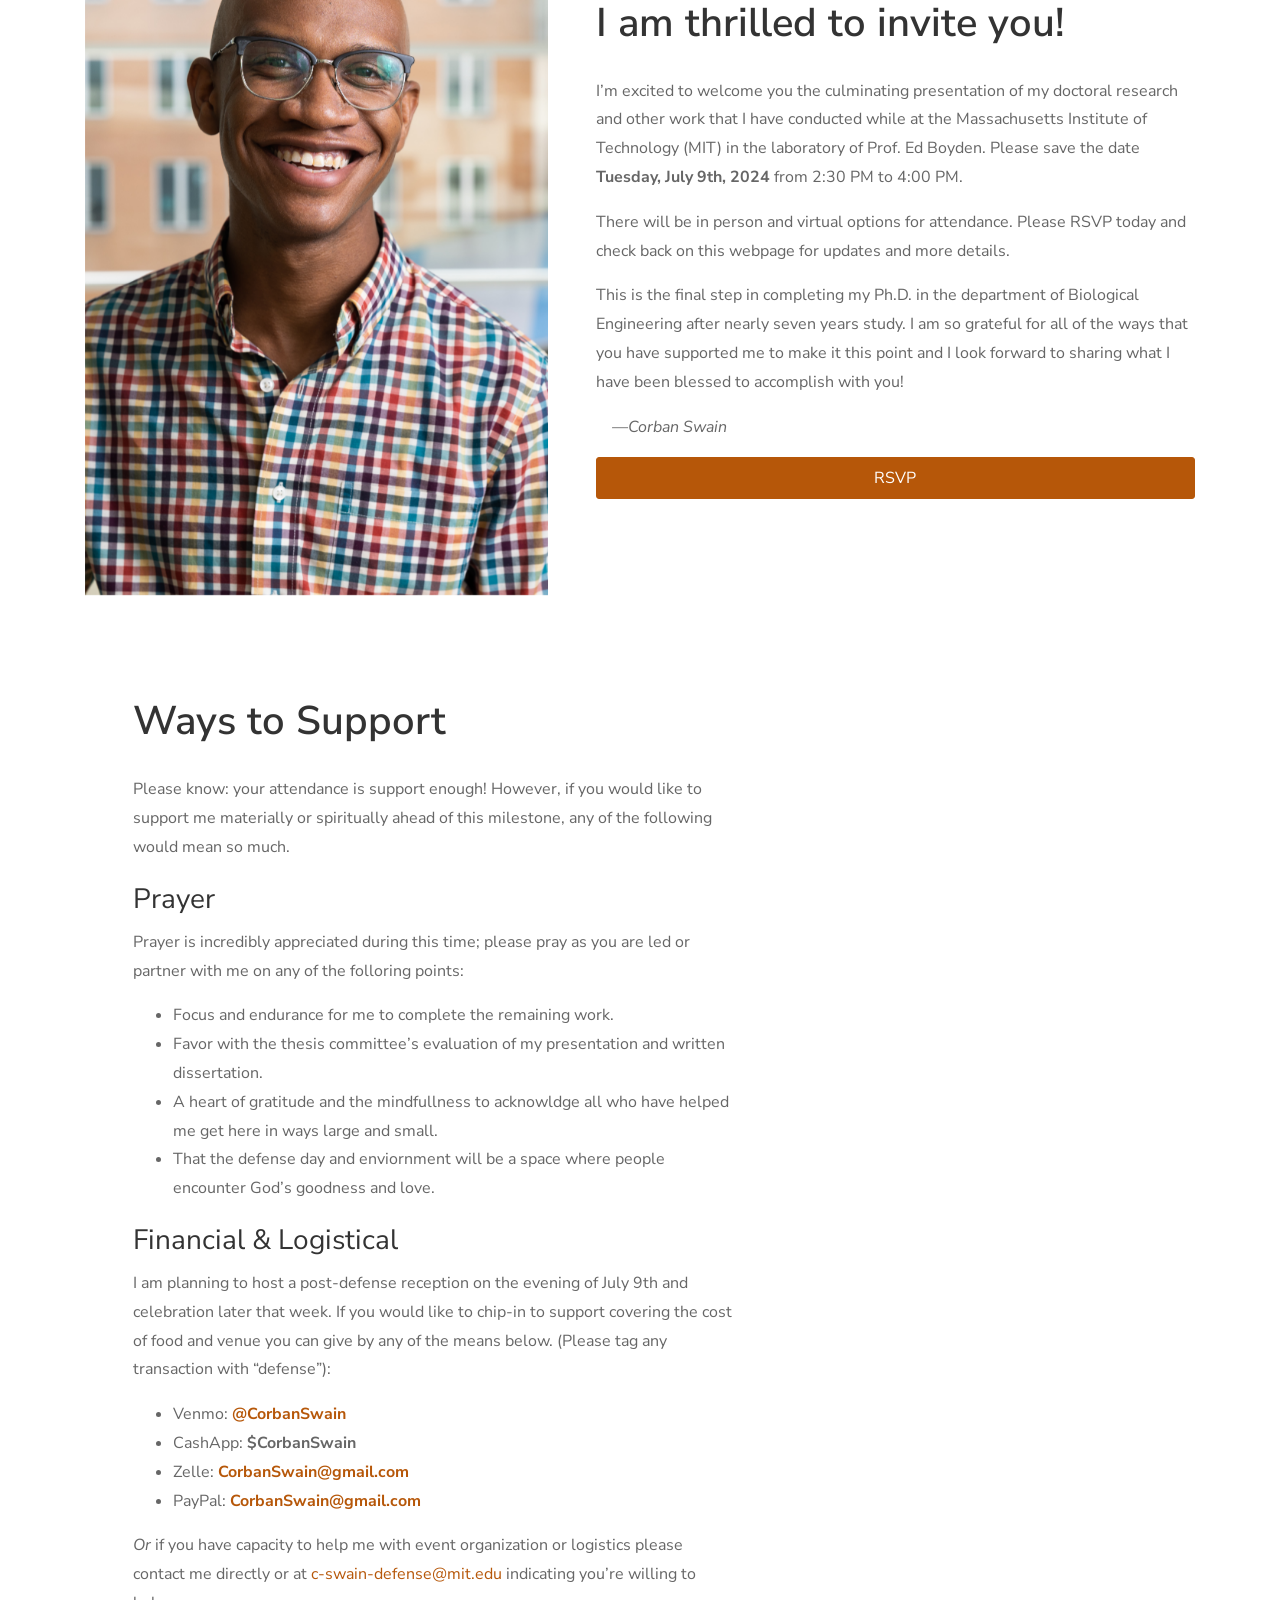
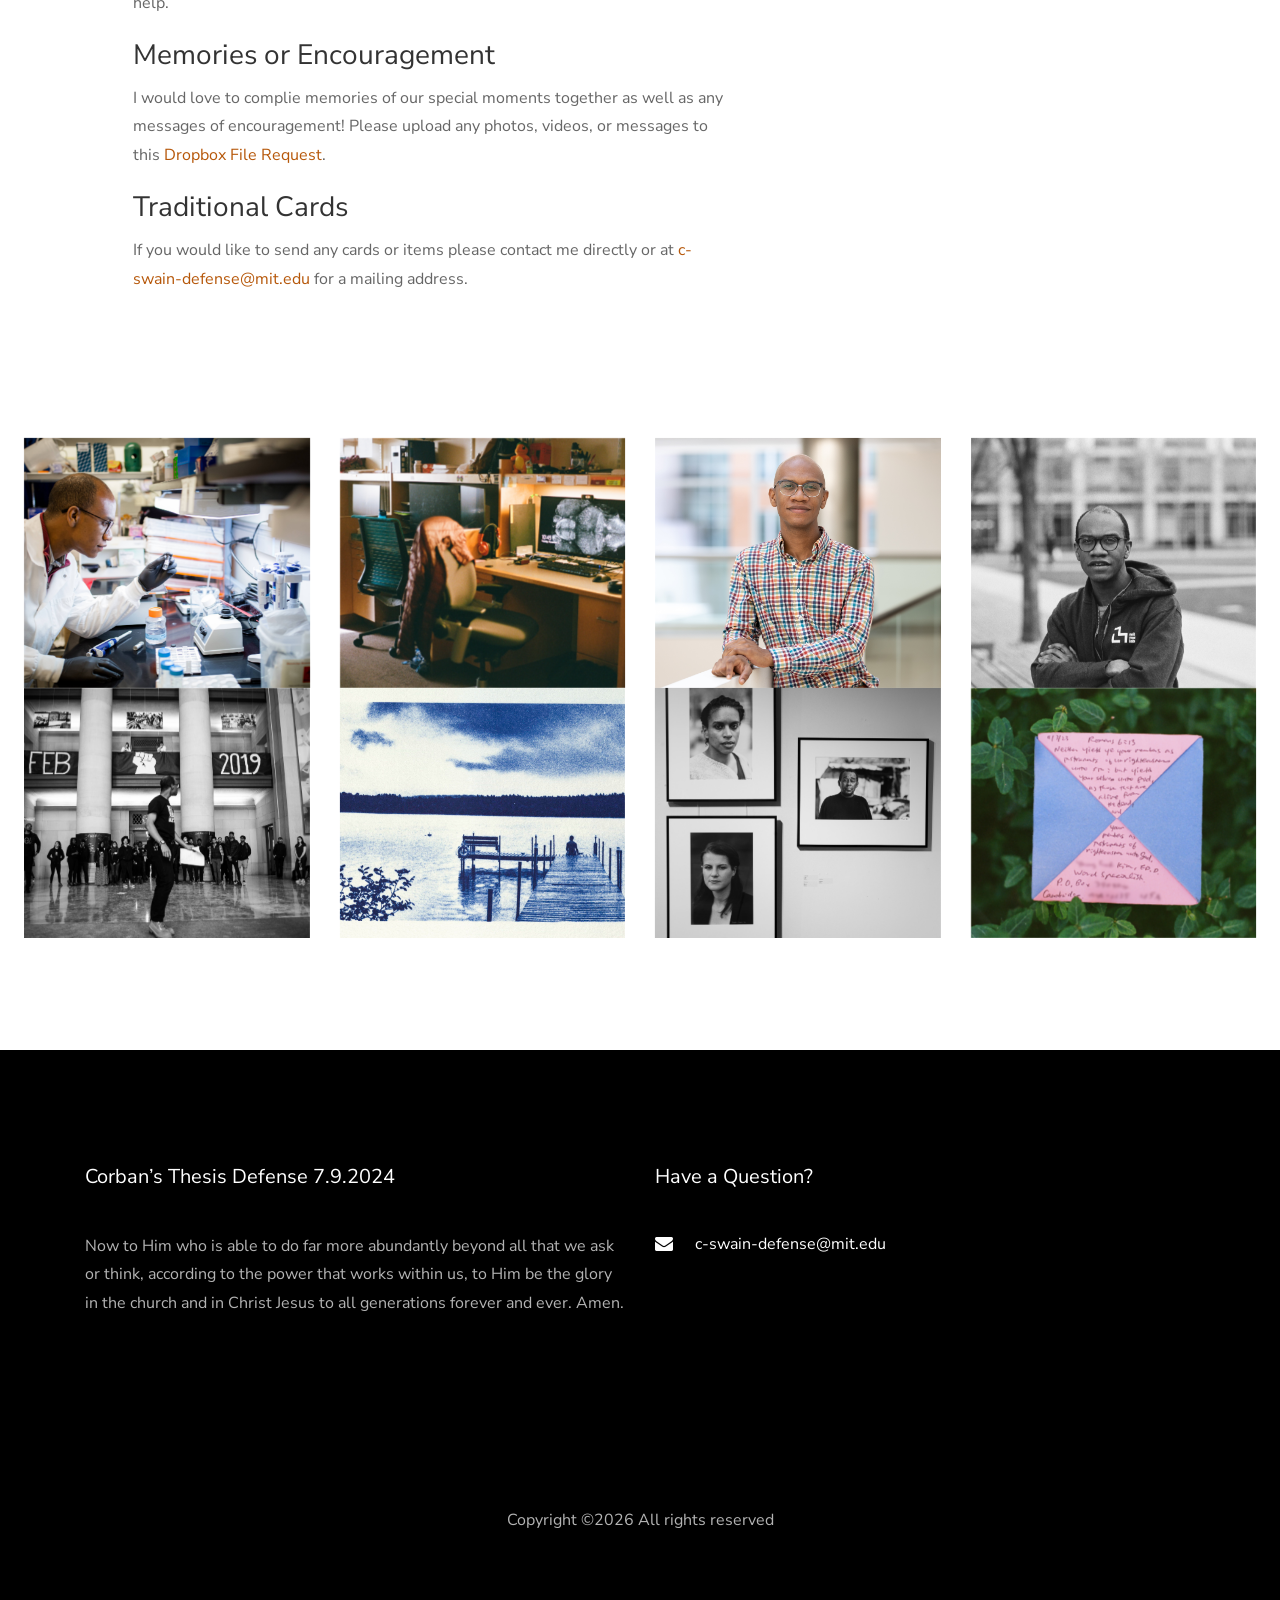
==== commit 3a53fdea: "update" ====
--- a/defense/index.html
+++ b/defense/index.html
@@ -28,7 +28,9 @@
 
 	<meta property="og:type" content="website" />
 	<meta property="og:image" content="https://corbanswain.com/defense/images/corban_lab_01_head.jpg" />
-	<meta property="twitter:card" content="https://corbanswain.com/defense/images/corban_lab_01_head.jpg" />
+	<meta property="twitter:card" content="summary_large_image" />
+	<meta property="twitter:creator" content="@CorbanSwain" />
+	<meta property="twitter:site" content="@CorbanSwain" />
 	<meta property="twitter:title" content="Invitation to Corban Swain's PhD Defense July 9" />
 	<meta property="twitter:description" content="RSVP and Support Corban's PhD defense at MIT on 7/9 at 2:30 PM!" />
 	<meta property="og:url" content="https://corbanswain.com/defense/" />
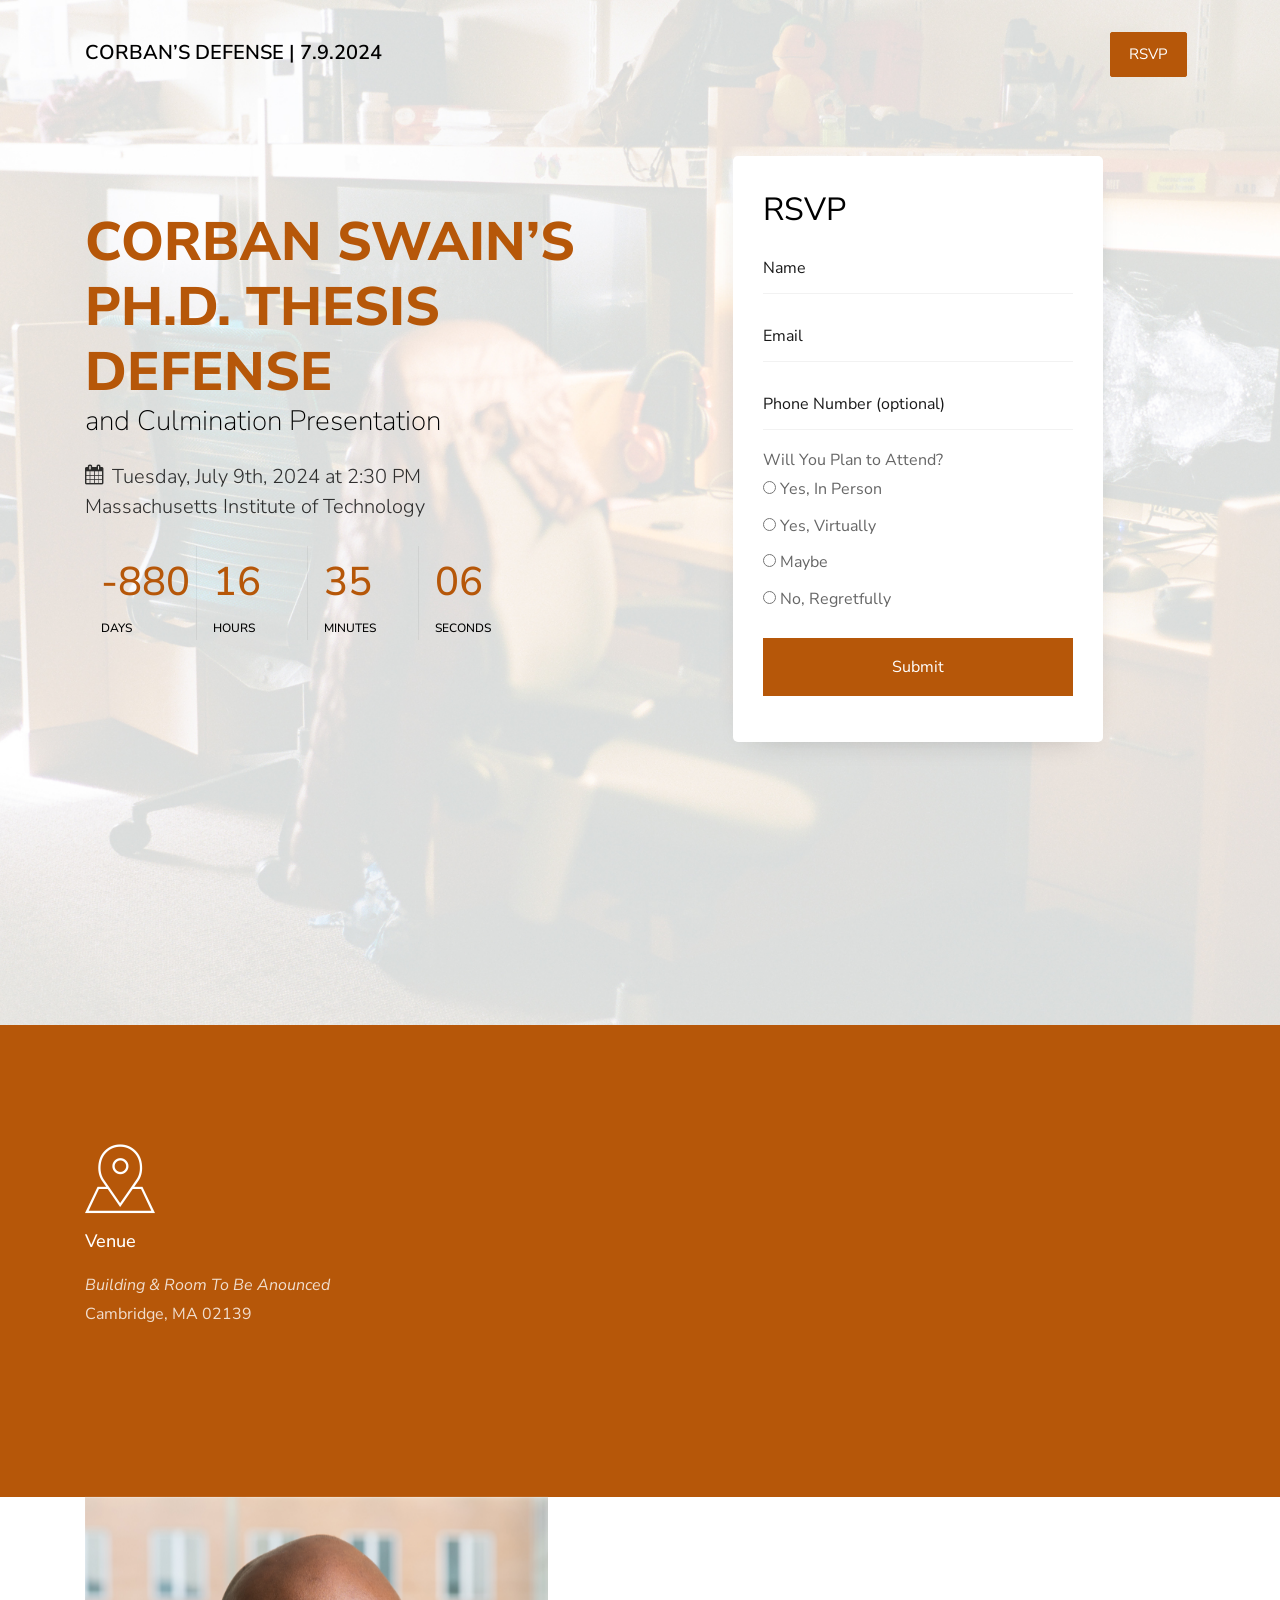
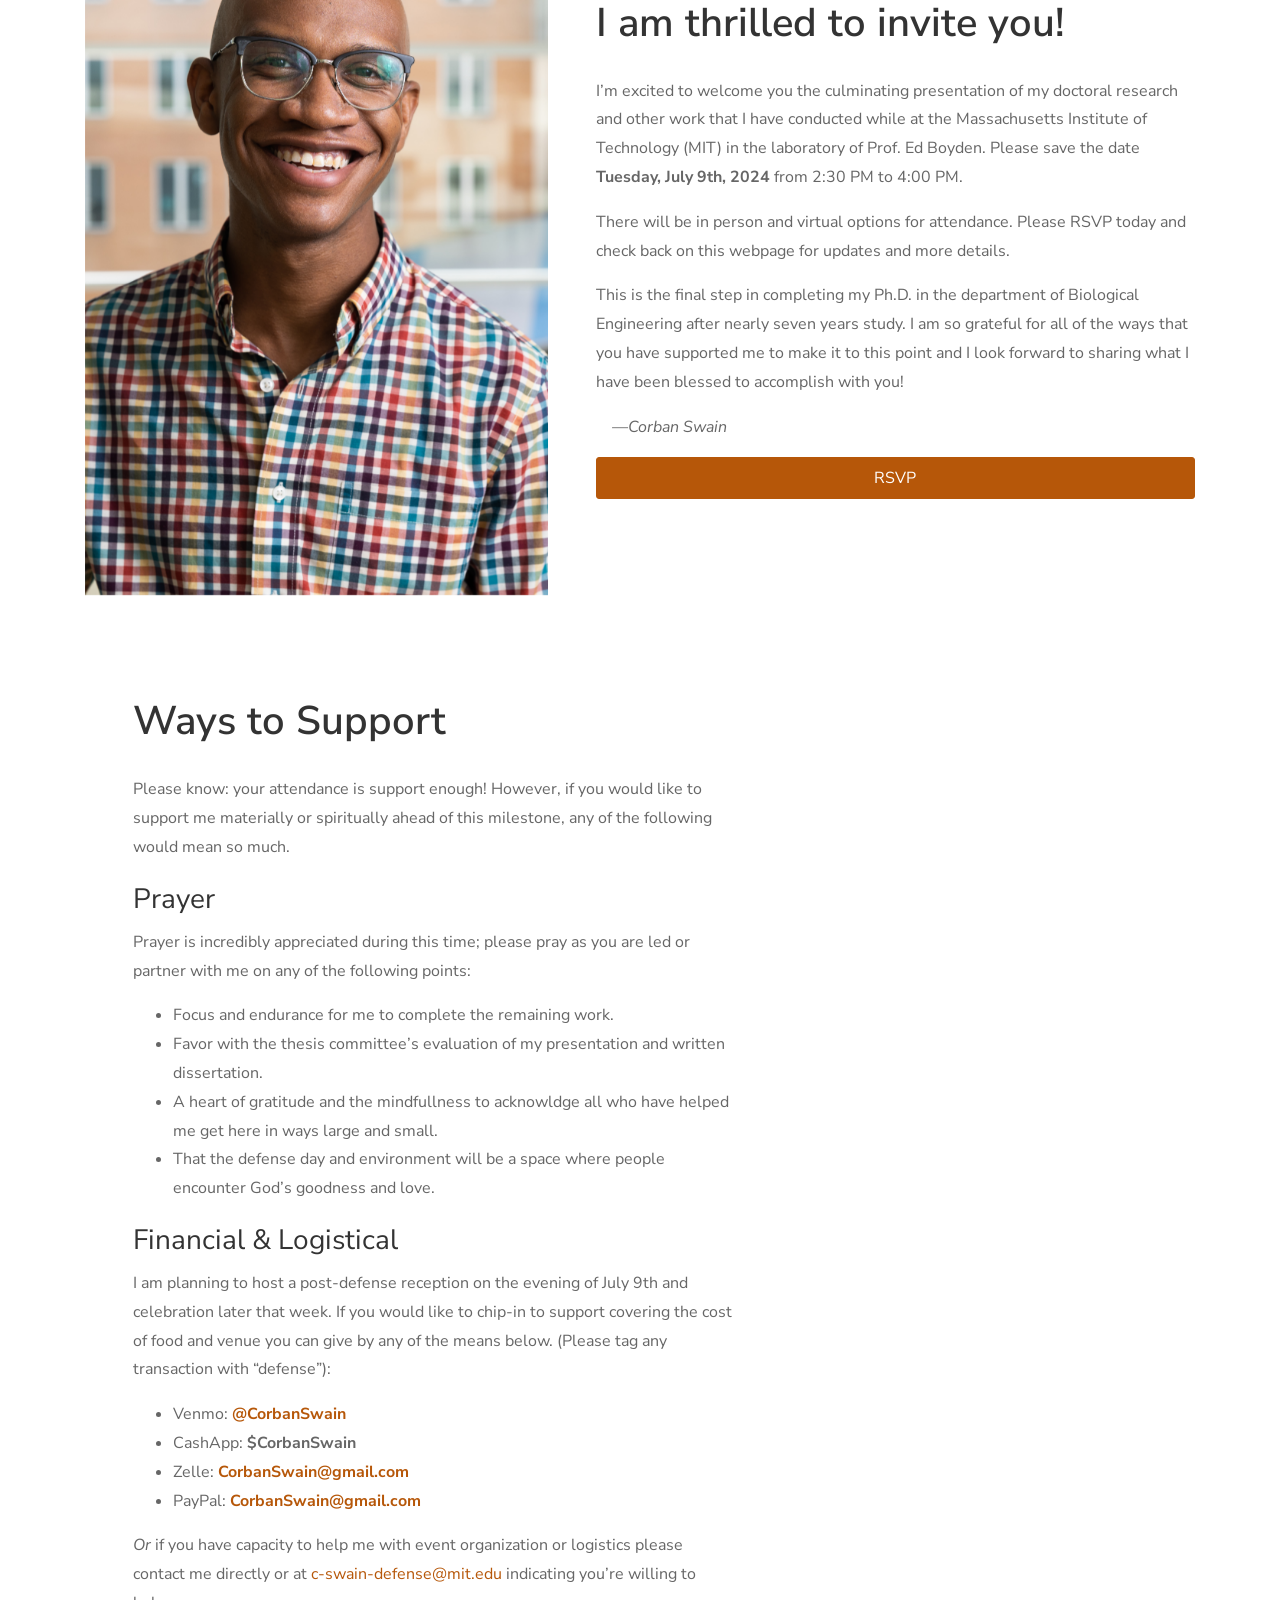
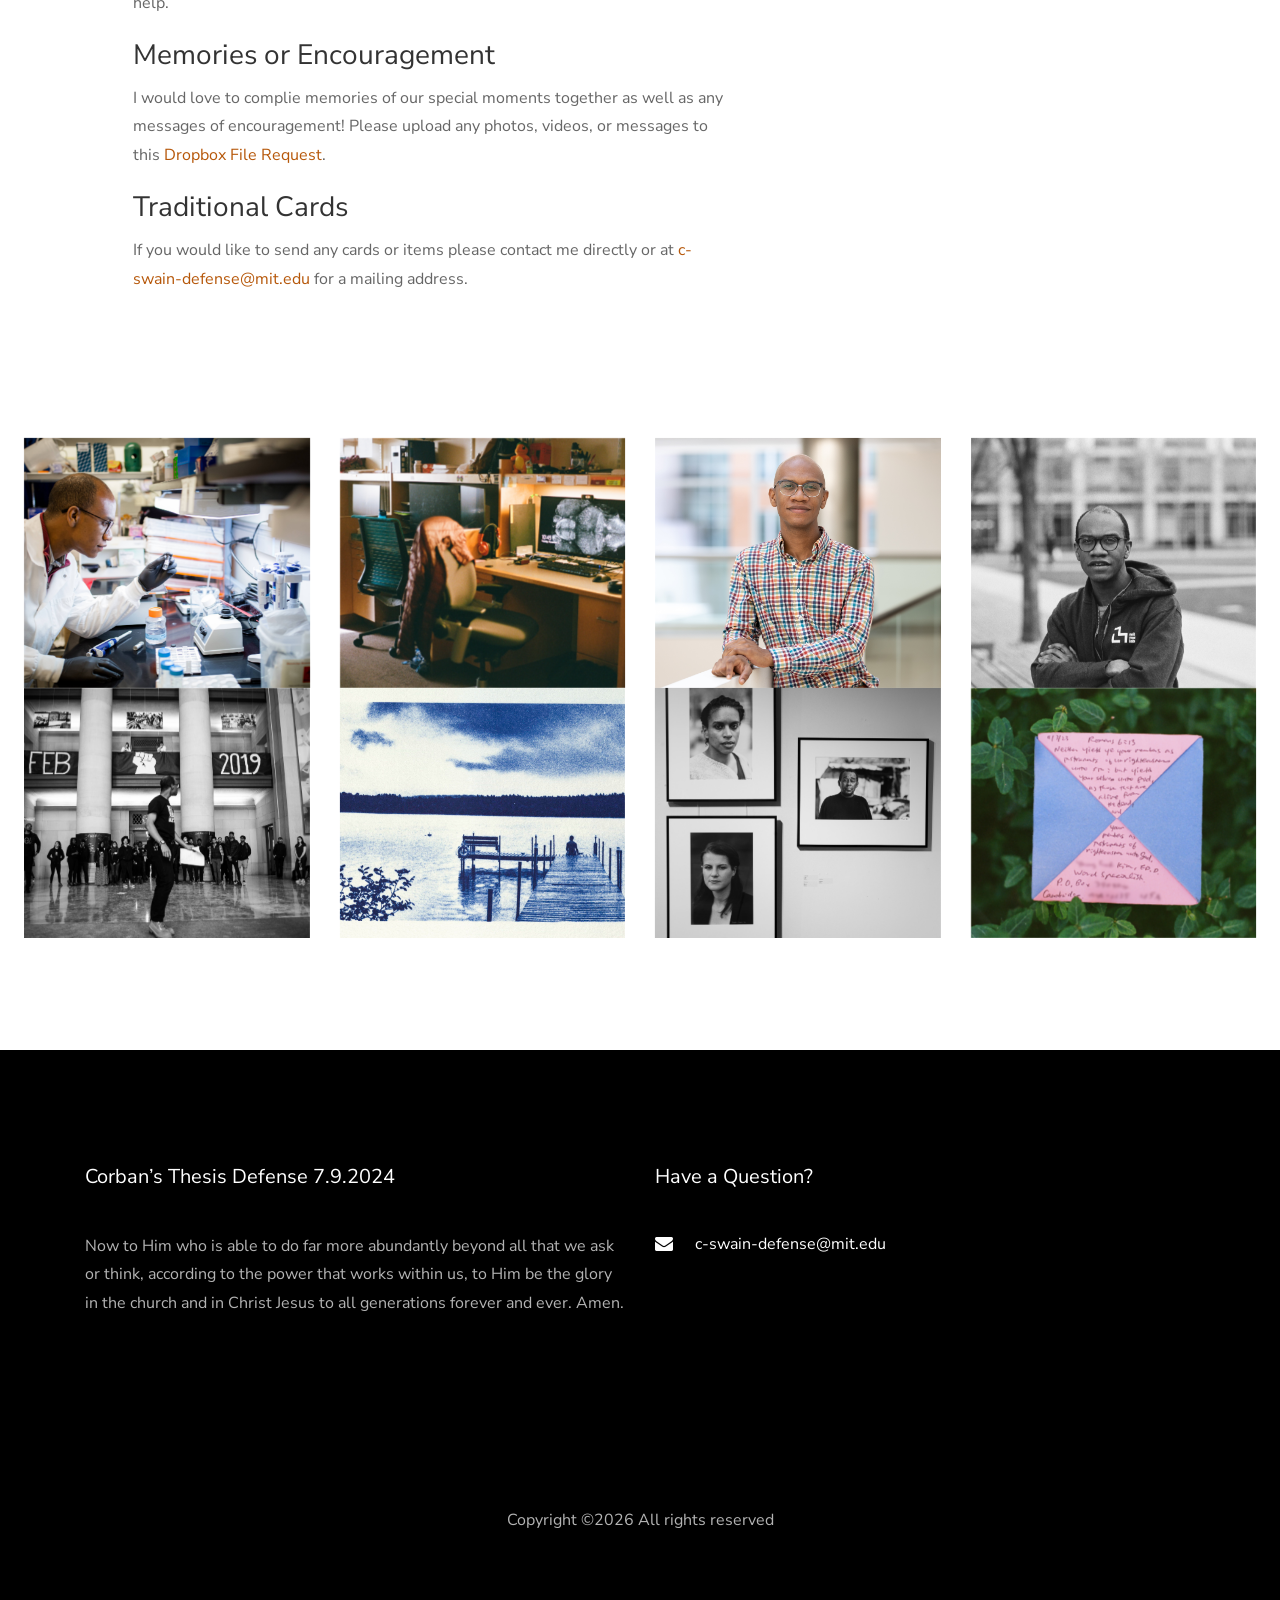
==== commit bffc100a: "update" ====
--- a/defense/index.html
+++ b/defense/index.html
@@ -33,6 +33,7 @@
 	<meta property="twitter:site" content="@CorbanSwain" />
 	<meta property="twitter:title" content="Invitation to Corban Swain's PhD Defense July 9" />
 	<meta property="twitter:description" content="RSVP and Support Corban's PhD defense at MIT on 7/9 at 2:30 PM!" />
+	<meta property="twitter:image" content="https://corbanswain.com/defense/images/corban_lab_01_head.jpg" />
 	<meta property="og:url" content="https://corbanswain.com/defense/" />
 	<meta property="og:title" content="Invitation to Corban Swain's PhD Defense July 9" />
 	<meta property="og:description" content="RSVP and Support Corban's PhD defense at MIT on 7/9 at 2:30 PM!" />
@@ -139,7 +140,7 @@
 							Please save the date <b>Tuesday, July 9th, 2024</b> from 2:30 PM to 4:00 PM.
 						</p>
 						<p>There will be in person and virtual options for attendance. Please RSVP today and check back on this webpage for updates and more details.</p>
-						<p>This is the final step in completing my Ph.D. in the department of Biological Engineering after nearly seven years study. I am so grateful for all of the ways that you have supported me to make it this point and I look forward to sharing what I have been blessed to accomplish with you!</p>
+						<p>This is the final step in completing my Ph.D. in the department of Biological Engineering after nearly seven years study. I am so grateful for all of the ways that you have supported me to make it to this point and I look forward to sharing what I have been blessed to accomplish with you!</p>
 						<p><i>&emsp;&mdash;Corban Swain</i></p>
 						<p><a href="#rsvp" class="btn btn-primary nav-link">RSVP</a></p>
 					</div>					
@@ -159,12 +160,12 @@
 						</div>
 						<p>Please know: your attendance is support enough! However, if you would like to support me materially or spiritually ahead of this milestone, any of the following would mean so much.</p>
 						<h3>Prayer</h3>
-						<p>Prayer is incredibly appreciated during this time; please pray as you are led or partner with me on any of the folloring points:</p>
+						<p>Prayer is incredibly appreciated during this time; please pray as you are led or partner with me on any of the following points:</p>
 						<ul>
 							<li>Focus and endurance for me to complete the remaining work.</li>
 							<li>Favor with the thesis committee&rsquo;s evaluation of my presentation and written dissertation.</li>
 							<li>A heart of gratitude and the mindfullness to acknowldge all who have helped me get here in ways large and small.</li>
-							<li>That the defense day and enviornment will be a space where people encounter God&rsquo;s goodness and love.</li>
+							<li>That the defense day and environment will be a space where people encounter God&rsquo;s goodness and love.</li>
 						</ul>
 						<h3>Financial & Logistical</h3>
 						<p>I am planning to host a post-defense reception on the evening of July 9th and celebration later that week. If you would like to chip-in to support covering the cost of food and venue you can give by any of the means below. (Please tag any transaction with &ldquo;defense&rdquo;):</p>
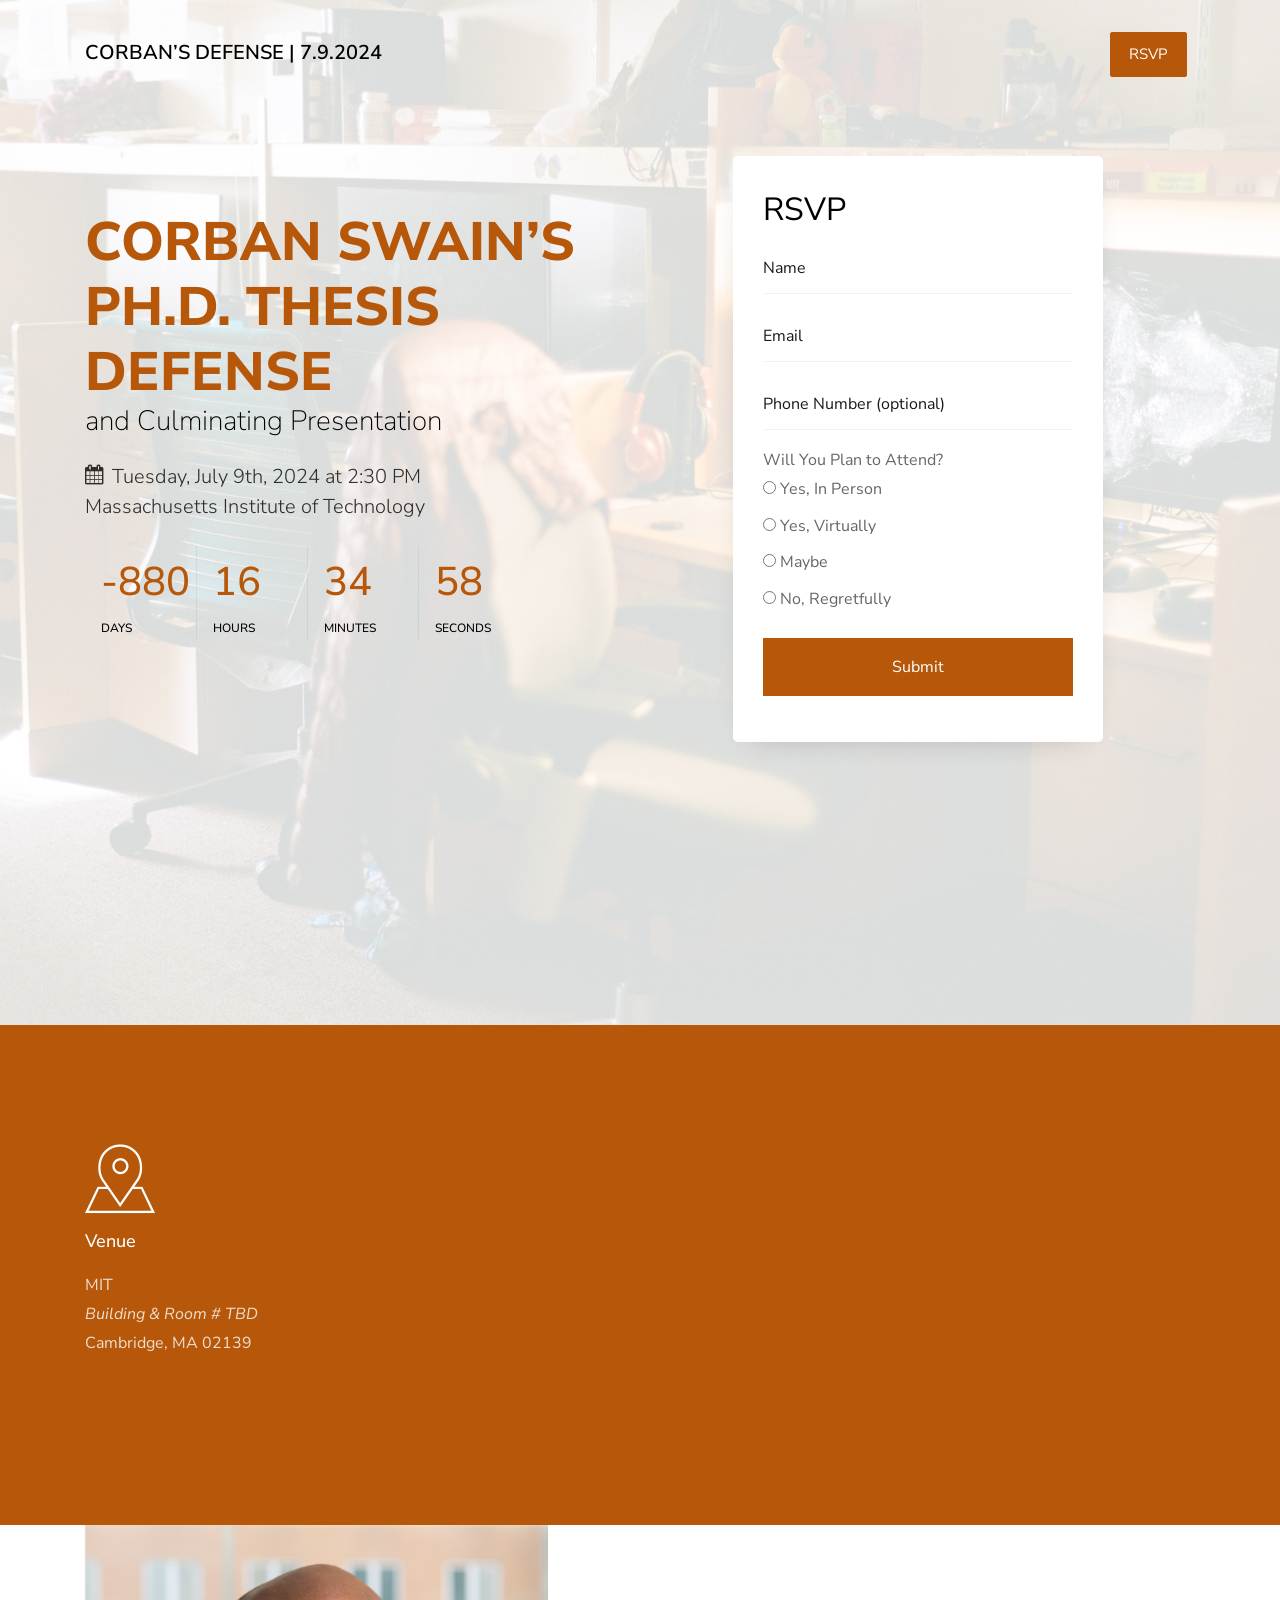
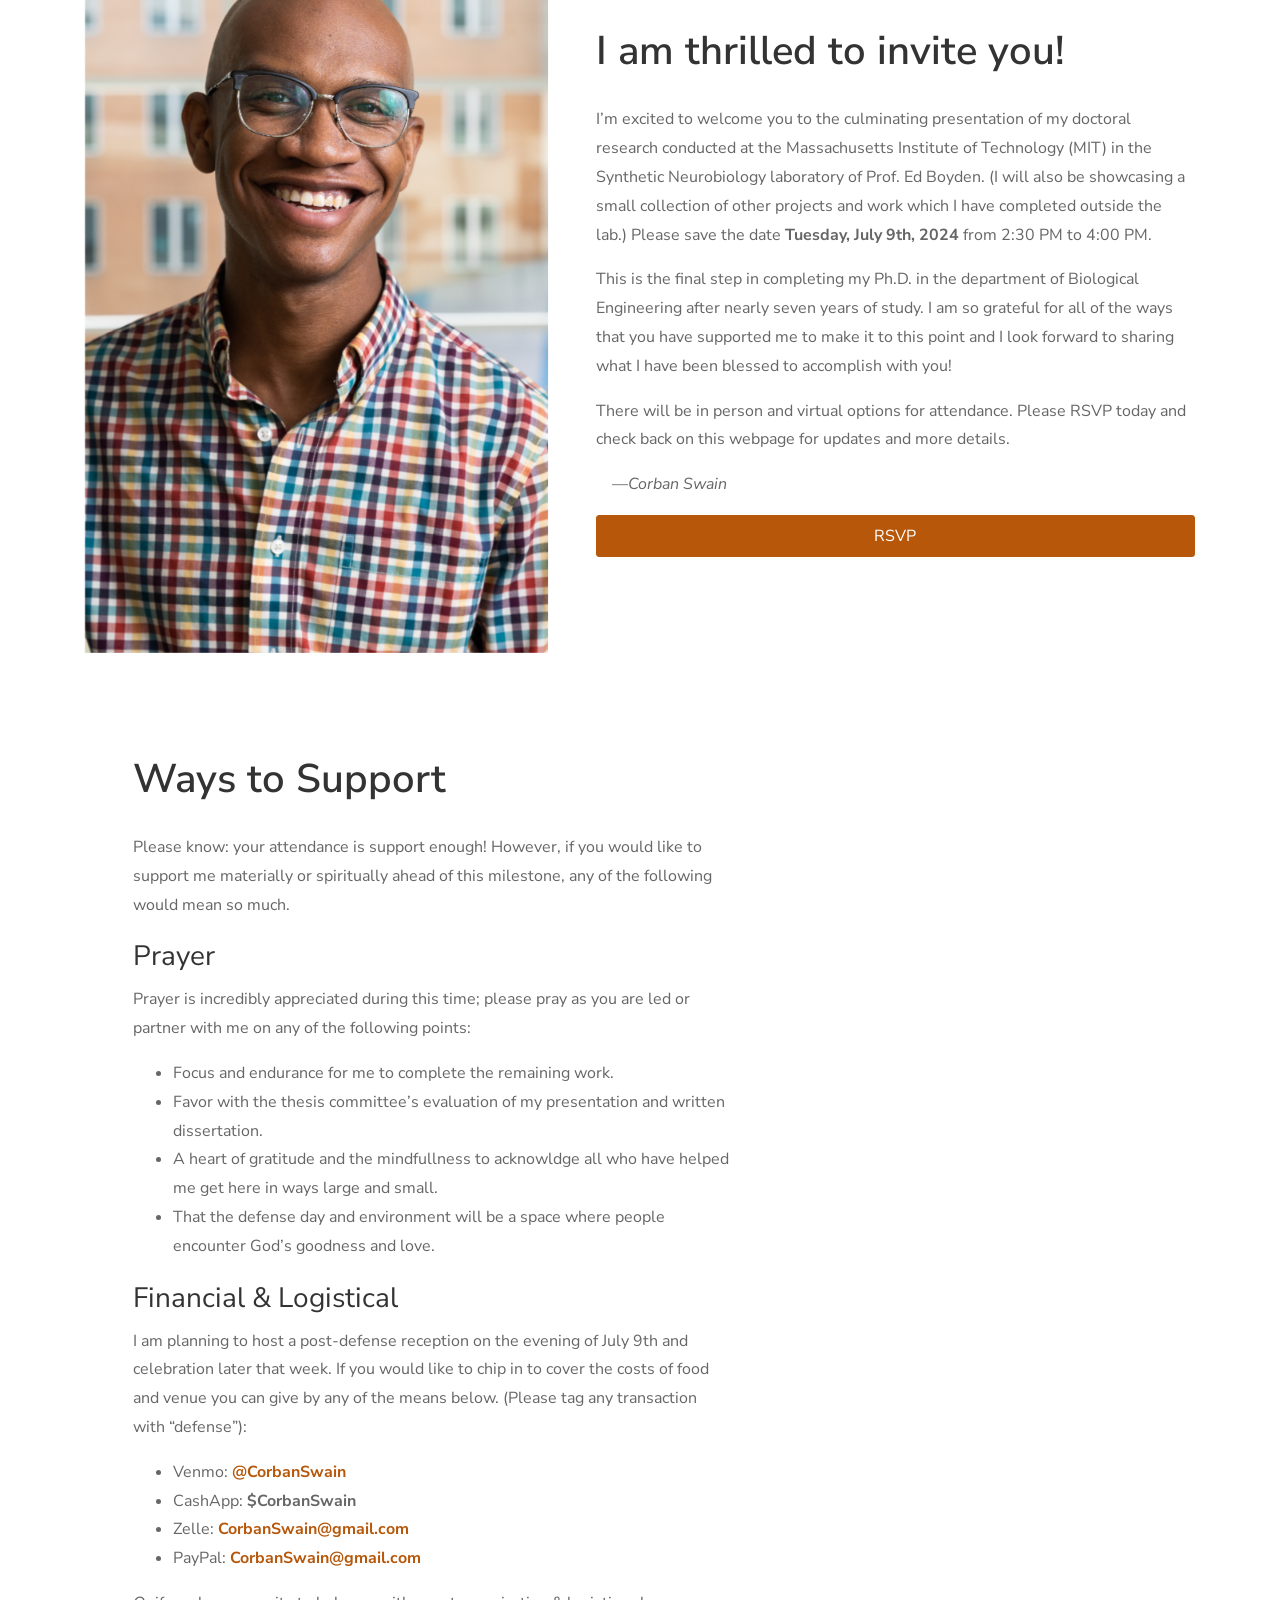
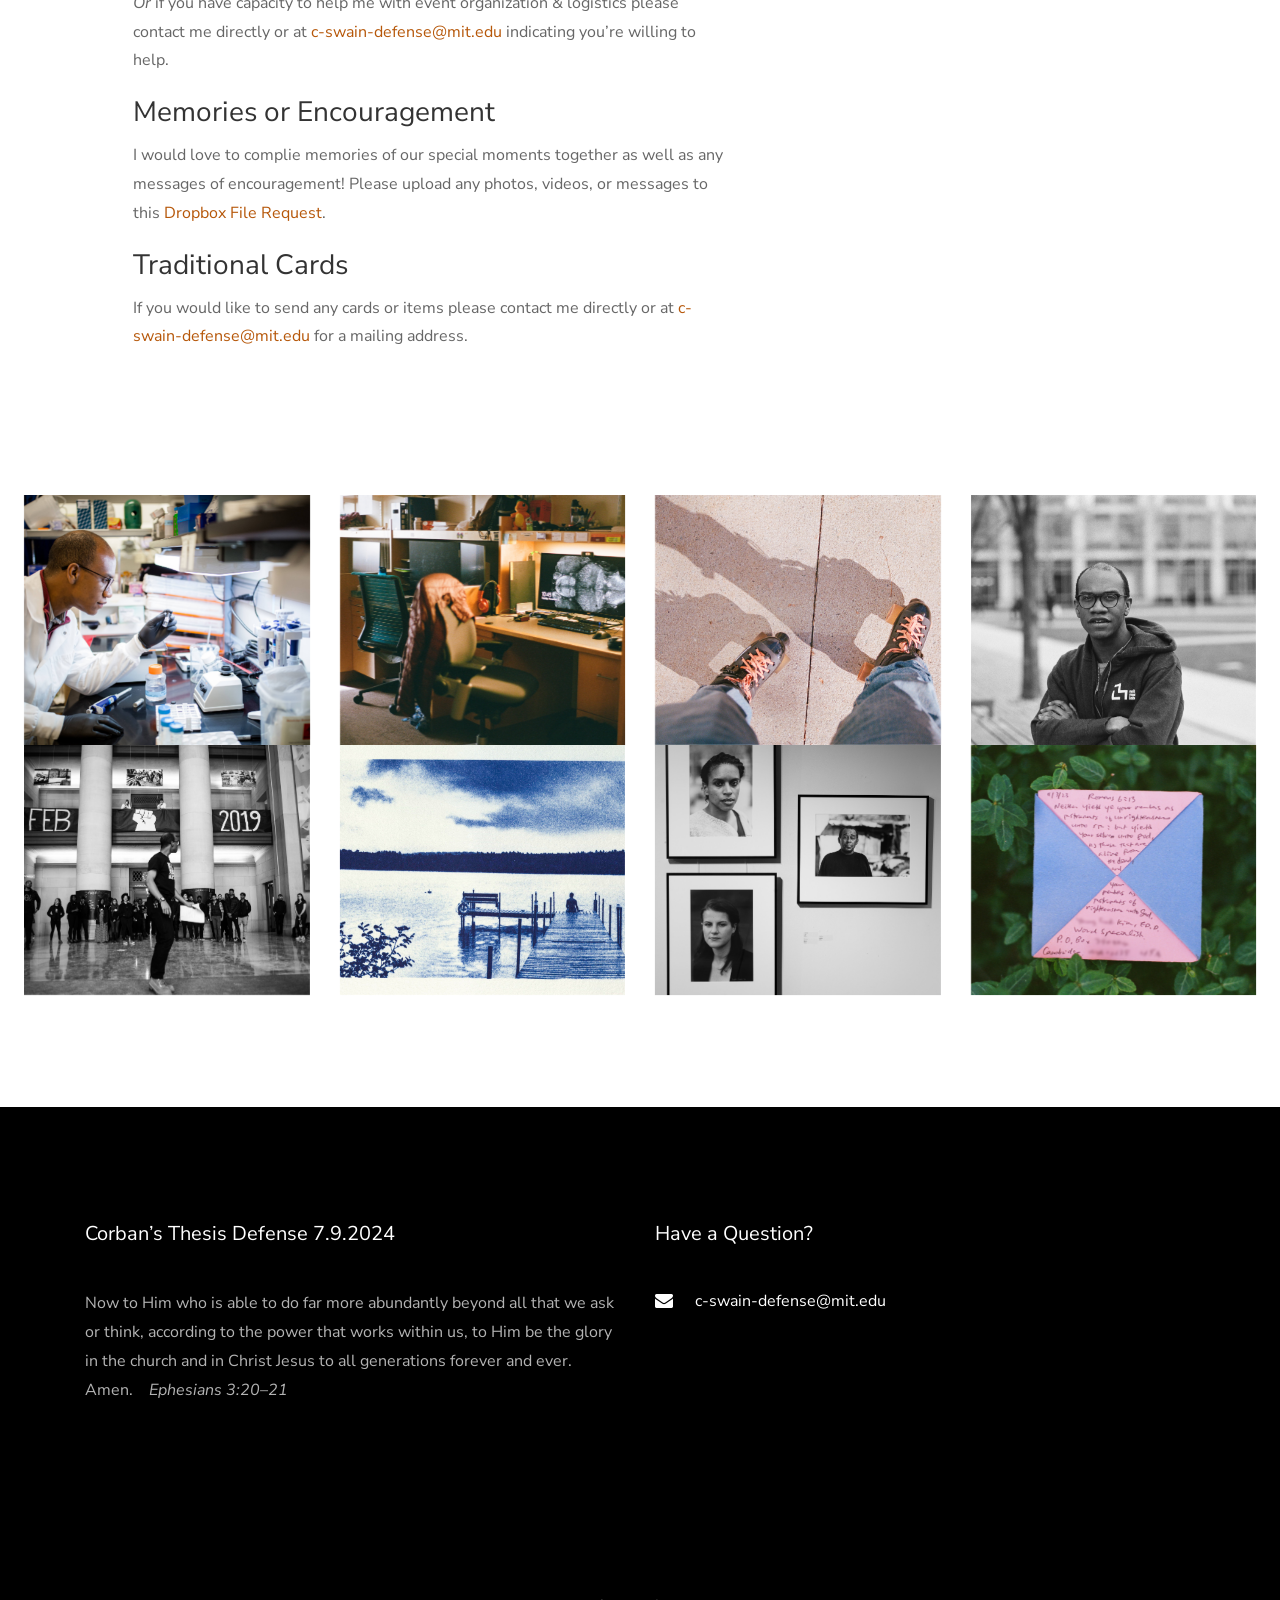
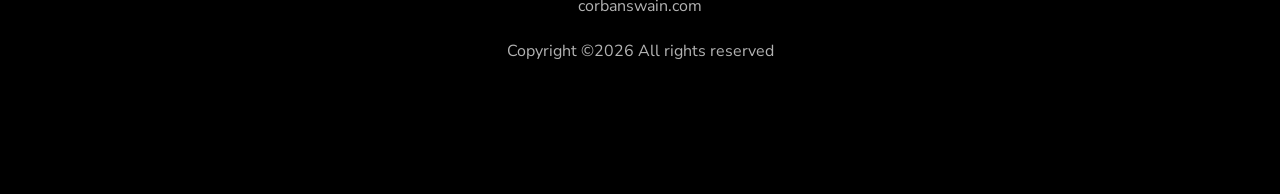
==== commit 32fe766d: "update" ====
--- a/defense/index.html
+++ b/defense/index.html
@@ -27,14 +27,14 @@
     <link rel="stylesheet" href="css/style.css">
 
 	<meta property="og:type" content="website" />
-	<meta property="og:image" content="https://corbanswain.com/defense/images/corban_lab_01_head.jpg" />
-	<meta property="twitter:card" content="summary_large_image" />
-	<meta property="twitter:creator" content="@CorbanSwain" />
-	<meta property="twitter:site" content="@CorbanSwain" />
-	<meta property="twitter:title" content="Invitation to Corban Swain's PhD Defense July 9" />
-	<meta property="twitter:description" content="RSVP and Support Corban's PhD defense at MIT on 7/9 at 2:30 PM!" />
-	<meta property="twitter:image" content="https://corbanswain.com/defense/images/corban_lab_01_head.jpg" />
-	<meta property="og:url" content="https://corbanswain.com/defense/" />
+	<meta property="og:image" content="https://corbanswain.com/defense/images/cs_defense_poster_landscape_preview_1x.jpg" />
+	<meta name="twitter:card" content="summary_large_image" />
+	<meta name="twitter:creator" content="@CorbanSwain" />
+	<meta name="twitter:site" content="@CorbanSwain" />
+	<meta name="twitter:title" content="Invitation to Corban Swain's PhD Defense July 9" />
+	<meta name="twitter:description" content="RSVP and Support Corban's PhD defense at MIT on 7/9 at 2:30 PM!" />
+	<meta name="twitter:image" content="https://corbanswain.com/defense/images/cs_defense_poster_landscape_preview_1x.jpg" />
+	<meta property="og:url" content="https://corbanswain.com/defense" />
 	<meta property="og:title" content="Invitation to Corban Swain's PhD Defense July 9" />
 	<meta property="og:description" content="RSVP and Support Corban's PhD defense at MIT on 7/9 at 2:30 PM!" />
   </head>
@@ -61,7 +61,7 @@
       <div class="container">
         <div class="row no-gutters slider-text align-items-center justify-content-start" data-scrollax-parent="true">
           <div class="col-lg-6 col-md-6 ftco-animate" data-scrollax=" properties: { translateY: '70%' }" style="padding-bottom:2em;padding-top:2em;">
-            <h1 class="mb-4" data-scrollax="properties: { translateY: '30%', opacity: 1.6 }"><span>Corban Swain&rsquo;s Ph.D. Thesis Defense</span><br>and Culmination Presentation</h1>
+            <h1 class="mb-4" data-scrollax="properties: { translateY: '30%', opacity: 1.6 }"><span>Corban Swain&rsquo;s Ph.D. Thesis Defense</span><br>and Culminating Presentation</h1>
             <p class="mb-4" data-scrollax="properties: { translateY: '30%', opacity: 1.6 }"><span class="icon-calendar mr-2"></span>Tuesday, July 9th, 2024 at 2:30 PM<br>Massachusetts Institute of Technology</p>
             <div id="timer" class="d-flex">
 						  <div class="time pl-3" id="days"></div>
@@ -117,7 +117,7 @@
               <div class="icon"><span class="flaticon-placeholder"></span></div>
               <div class="media-body">
                 <h3 class="heading mb-3">Venue</h3>
-                <p><i>Building & Room To Be Anounced</i><br>Cambridge, MA 02139</p>
+                <p>MIT<br><i>Building & Room # TBD</i><br>Cambridge, MA 02139</p>
               </div>
             </div>      
           </div>
@@ -135,12 +135,13 @@
 							<h2 class="mb-4">I am thrilled to invite you!</h2>
 						</div>
 						<p>
-							I&rsquo;m excited to welcome you the culminating presentation of my doctoral research and other work that I have conducted 
-							while at the Massachusetts Institute of Technology (MIT) in the laboratory of Prof. Ed Boyden. 
+							I&rsquo;m excited to welcome you to the culminating presentation of my doctoral research conducted 
+							at the Massachusetts Institute of Technology (MIT) in the Synthetic Neurobiology laboratory of Prof. Ed Boyden. (I will also be showcasing a small collection of other projects and work which I have completed outside the lab.)
 							Please save the date <b>Tuesday, July 9th, 2024</b> from 2:30 PM to 4:00 PM.
 						</p>
+						<p>This is the final step in completing my Ph.D. in the department of Biological Engineering after nearly seven years of study. I am so grateful for all of the ways that you have supported me to make it to this point and I look forward to sharing what I have been blessed to accomplish with you!</p>
 						<p>There will be in person and virtual options for attendance. Please RSVP today and check back on this webpage for updates and more details.</p>
-						<p>This is the final step in completing my Ph.D. in the department of Biological Engineering after nearly seven years study. I am so grateful for all of the ways that you have supported me to make it to this point and I look forward to sharing what I have been blessed to accomplish with you!</p>
+						
 						<p><i>&emsp;&mdash;Corban Swain</i></p>
 						<p><a href="#rsvp" class="btn btn-primary nav-link">RSVP</a></p>
 					</div>					
@@ -168,14 +169,14 @@
 							<li>That the defense day and environment will be a space where people encounter God&rsquo;s goodness and love.</li>
 						</ul>
 						<h3>Financial & Logistical</h3>
-						<p>I am planning to host a post-defense reception on the evening of July 9th and celebration later that week. If you would like to chip-in to support covering the cost of food and venue you can give by any of the means below. (Please tag any transaction with &ldquo;defense&rdquo;):</p>
+						<p>I am planning to host a post-defense reception on the evening of July 9th and celebration later that week. If you would like to chip in to cover the costs of food and venue you can give by any of the means below. (Please tag any transaction with &ldquo;defense&rdquo;):</p>
 						<ul>
 							<li>Venmo: <b><a href="https://venmo.com/u/CorbanSwain">@CorbanSwain</a></b></li>
 							<li>CashApp: <b>$CorbanSwain</b></li>
 							<li>Zelle: <b><a href="https://enroll.zellepay.com/qr-codes?data=eyJuYW1lIjoiQ09SQkFOIiwiYWN0aW9uIjoicGF5bWVudCIsInRva2VuIjoiMjU2NjU0MjExNyJ9">CorbanSwain@gmail.com</a></b></li>							
 							<li>PayPal: <b><a href="https://paypal.me/CorbanSwain?country.x=US&locale.x=en_US">CorbanSwain@gmail.com</a></b></li>
 						</ul>
-						<p></p><i>Or</i> if you have capacity to help me with event organization or logistics please contact me directly or at <a href="mailto:c-swain-defense@mit.edu">c-swain-defense@mit.edu</a> indicating you&rsquo;re willing to help.</p>
+						<p></p><i>Or</i> if you have capacity to help me with event organization & logistics please contact me directly or at <a href="mailto:c-swain-defense@mit.edu">c-swain-defense@mit.edu</a> indicating you&rsquo;re willing to help.</p>
 						<h3>Memories or Encouragement</h3>
 						<p>I would love to complie memories of our special moments together as well as any messages of encouragement! Please upload any photos, videos, or messages to this <a href="https://www.dropbox.com/request/eSS4sXpejfdTz92rHipP">Dropbox File Request</a>.</p>
 						<h3>Traditional Cards</h3>
@@ -208,7 +209,7 @@
 					</div>
 
 					<div class="col-md-3 ftco-animate">
-						<a href="images/corban_photo_02.jpg" class="gallery image-popup img d-flex align-items-center" style="background-image: url(images/corban_photo_02.jpg);">
+						<a href="images/corban_skate_01.jpg" class="gallery image-popup img d-flex align-items-center" style="background-image: url(images/corban_skate_01.jpg);">
 							<div class="icon mb-4 d-flex align-items-center justify-content-center">
     						<span class="icon-instagram"></span>
     					</div>
@@ -221,8 +222,6 @@
     					</div>
 						</a>
 					</div>
-			</div>
-			<div class="row">
 					<div class="col-md-3 ftco-animate">
 						<a href="images/corban_photo_04.jpg" class="gallery image-popup img d-flex align-items-center" style="background-image: url(images/corban_photo_04.jpg);">
 							<div class="icon mb-4 d-flex align-items-center justify-content-center">
@@ -262,12 +261,12 @@
           <div class="col-md">
             <div class="ftco-footer-widget mb-4">
               <h2 class="ftco-heading-2">Corban&rsquo;s Thesis Defense 7.9.2024</h2>
-              <p>Now to Him who is able to do far more abundantly beyond all that we ask or think, according to the power that works within us, to Him be the glory in the church and in Christ Jesus to all generations forever and ever. Amen.</p>
+              <p>Now to Him who is able to do far more abundantly beyond all that we ask or think, according to the power that works within us, to Him be the glory in the church and in Christ Jesus to all generations forever and ever. Amen.&emsp;<i>Ephesians 3:20&ndash;21</i></p>
               <ul class="ftco-footer-social list-unstyled float-md-left float-lft mt-5">
                 <li class="ftco-animate"><a href="https://www.linkedin.com/in/corbanswain/"><span class="icon-linkedin"></span></a></li>
                 <li class="ftco-animate"><a href="https://twitter.com/CorbanSwain"><span class="icon-twitter"></span></a></li>
                 <li class="ftco-animate"><a href="https://www.instagram.com/corbanswain/"><span class="icon-instagram"></span></a></li>
-              </ul>
+              </ul>			  
             </div>
           </div>        
           <div class="col-md">
@@ -283,7 +282,7 @@
         </div>
         <div class="row">
           <div class="col-md-12 text-center">
-
+			<p><a href="https://corbanswain.com">corbanswain.com</a></p>
             <p><!-- Link back to Colorlib can't be removed. Template is licensed under CC BY 3.0. -->
   Copyright &copy;<script>document.write(new Date().getFullYear());</script> All rights reserved
   <!-- Link back to Colorlib can't be removed. Template is licensed under CC BY 3.0. --></p>
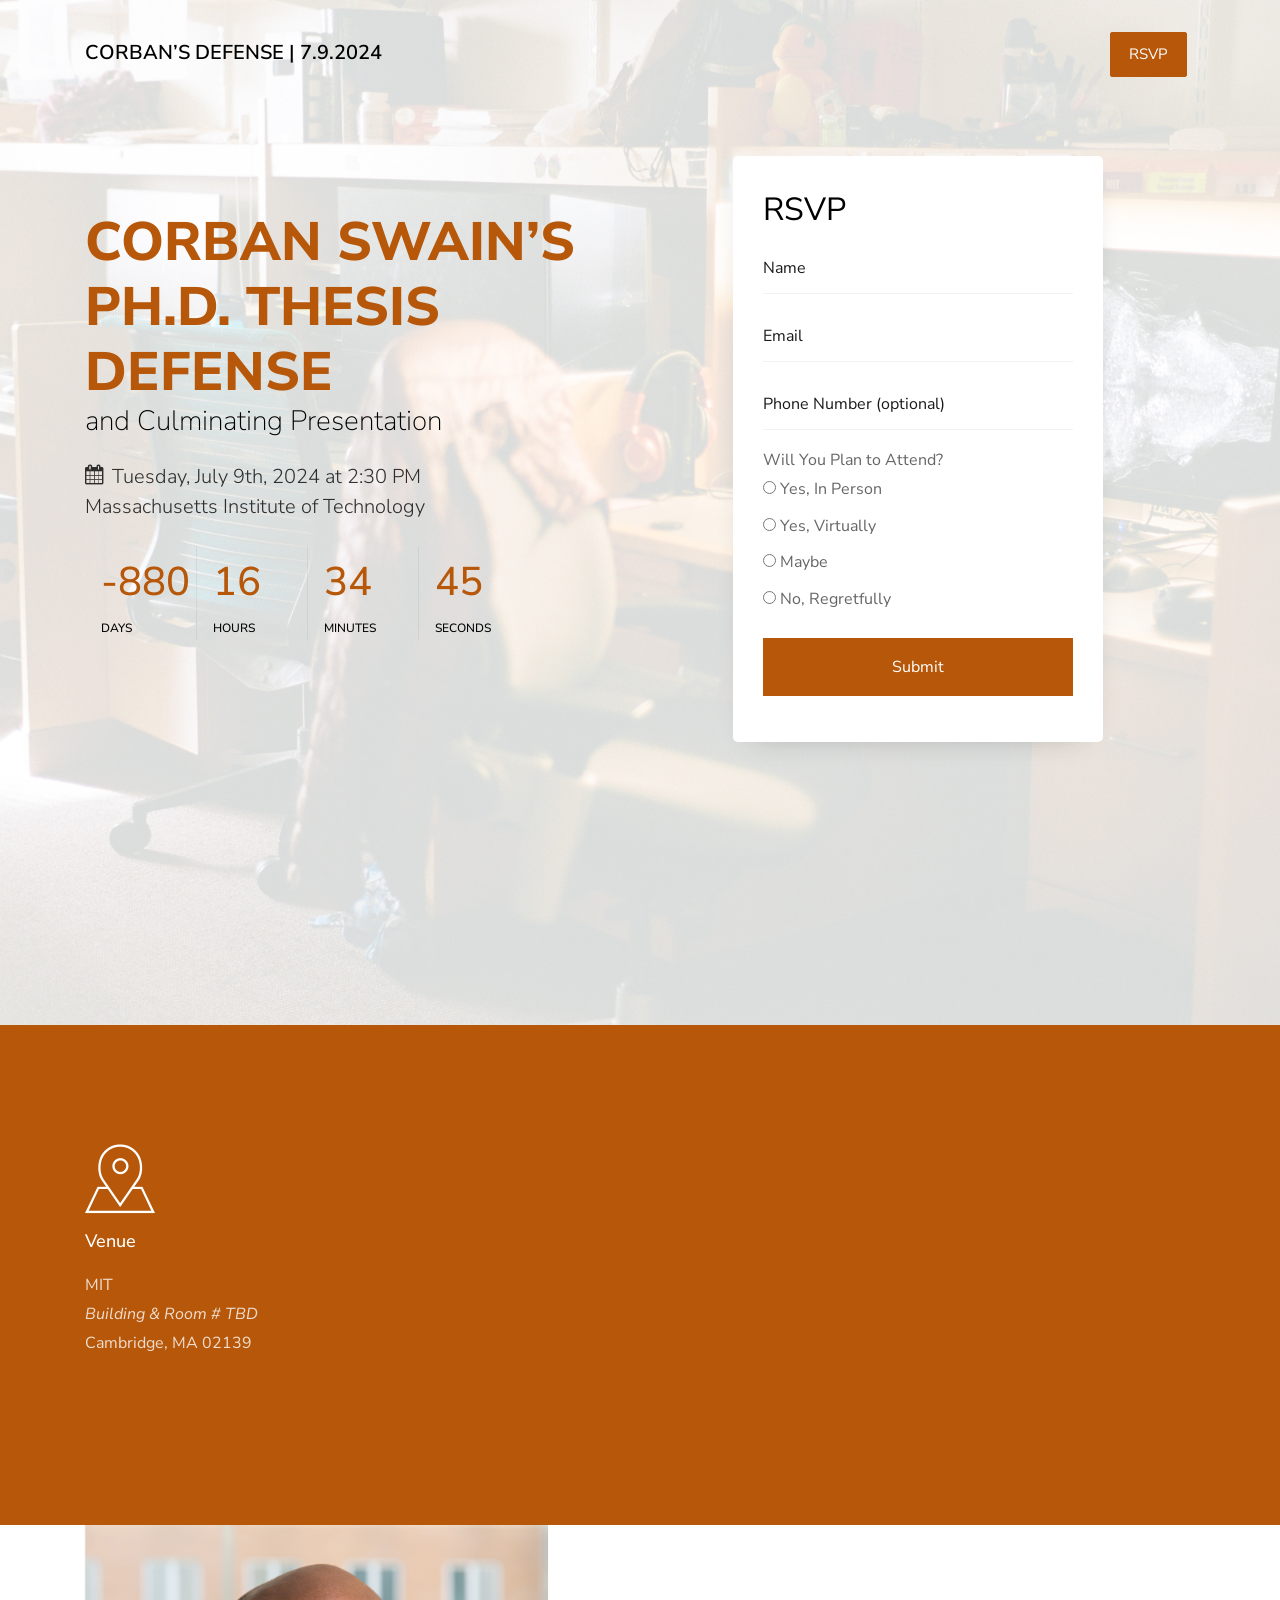
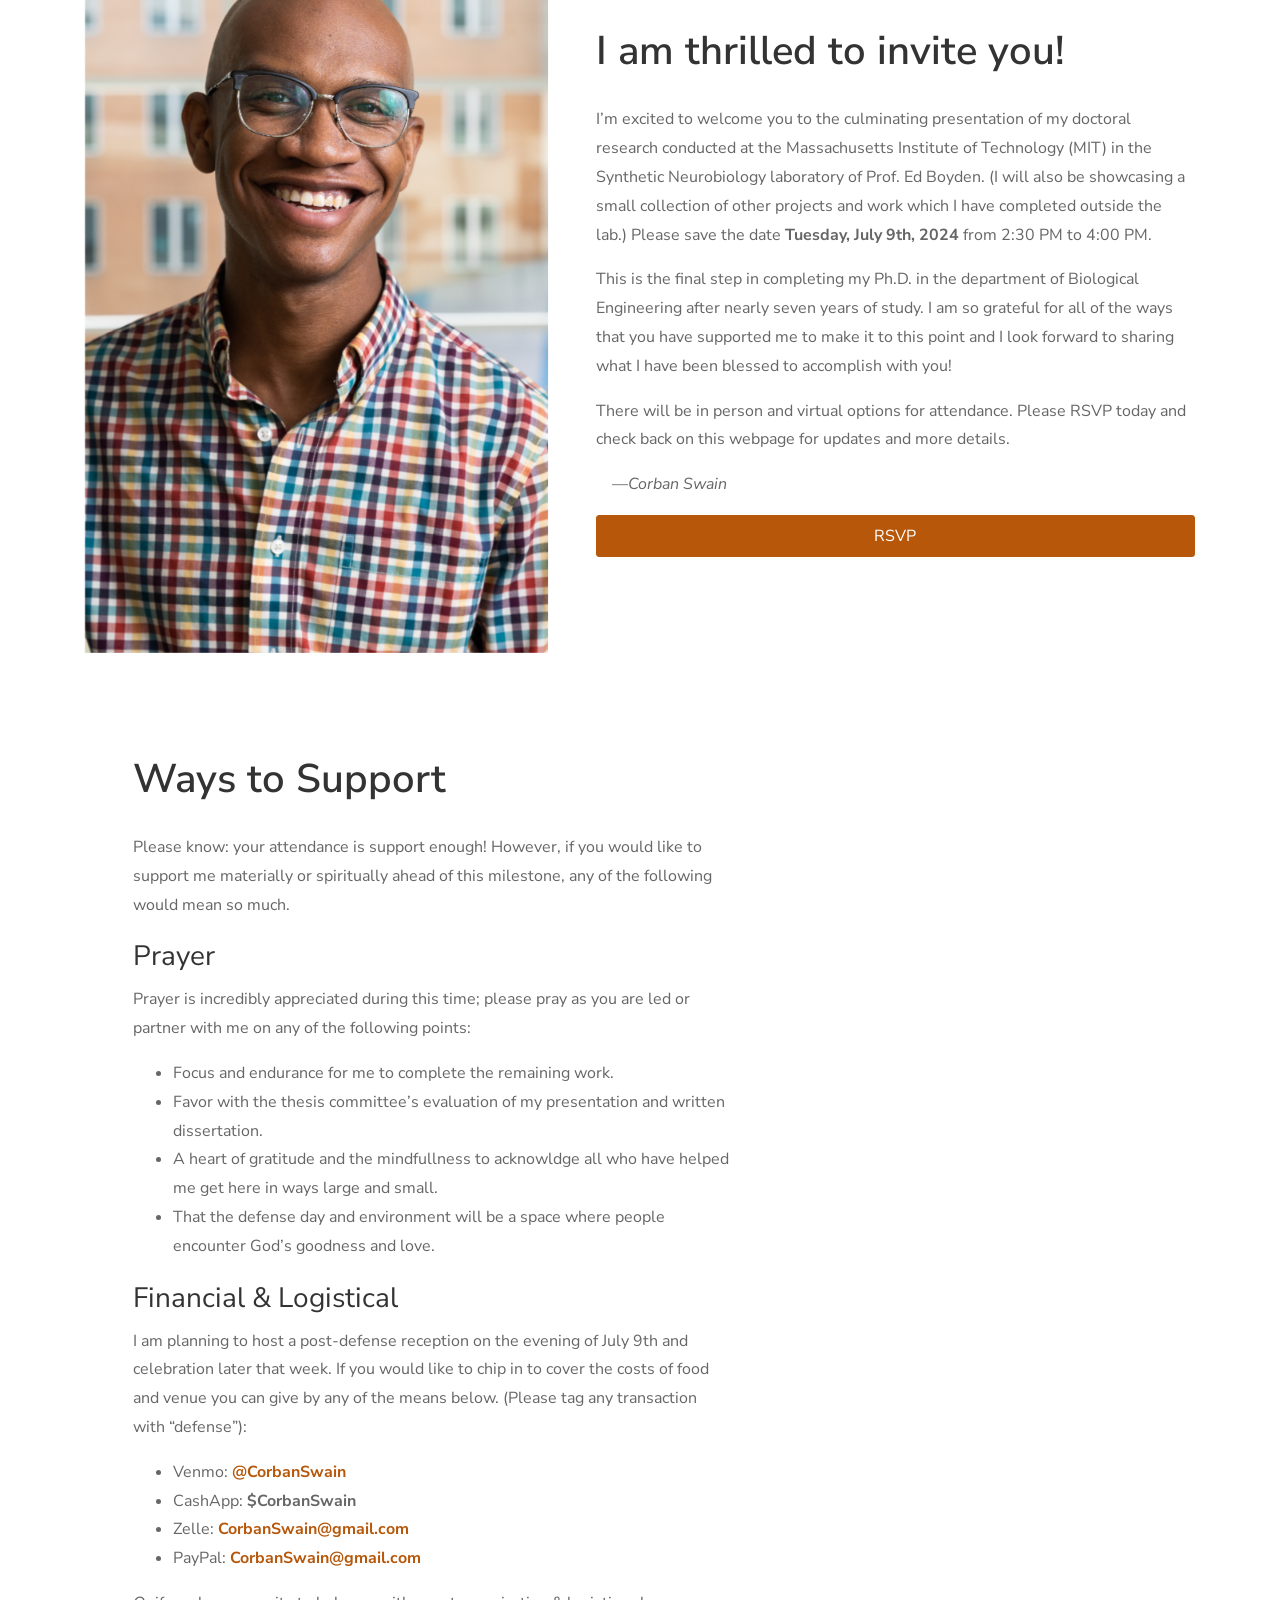
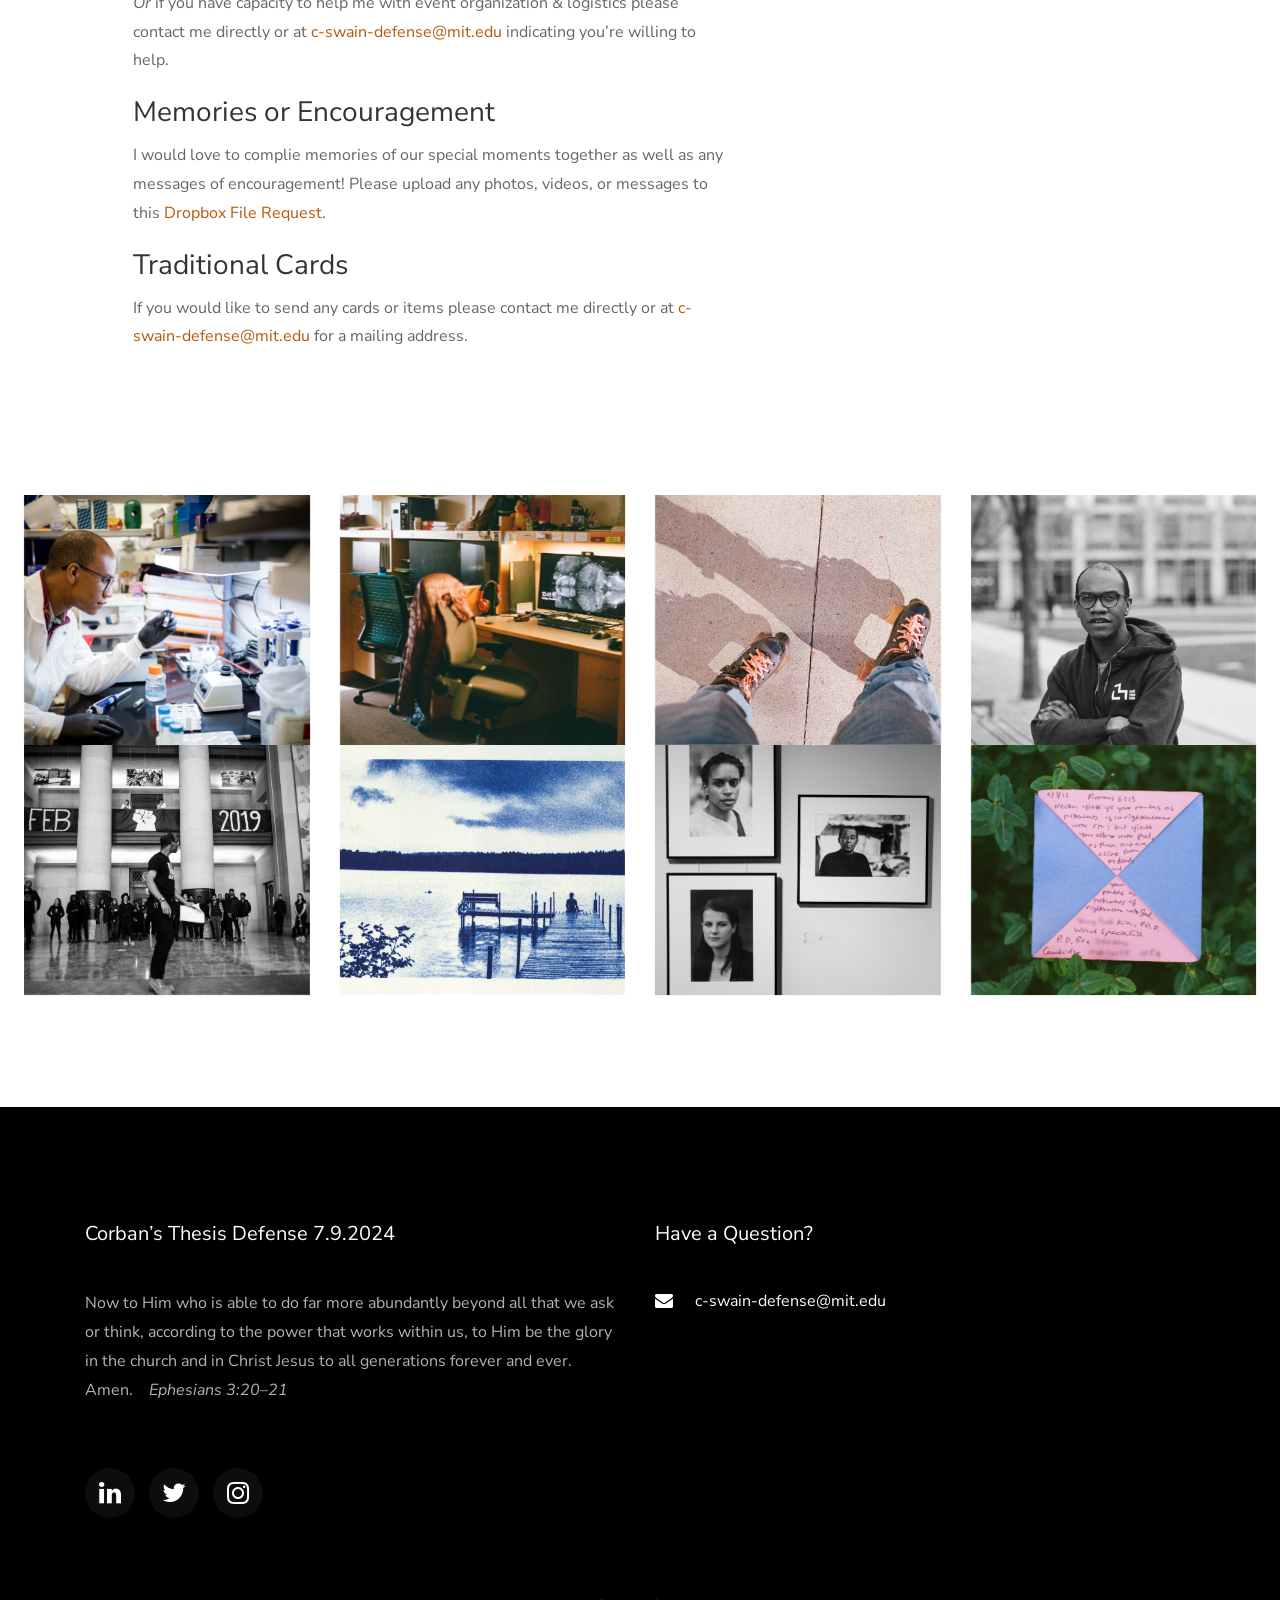
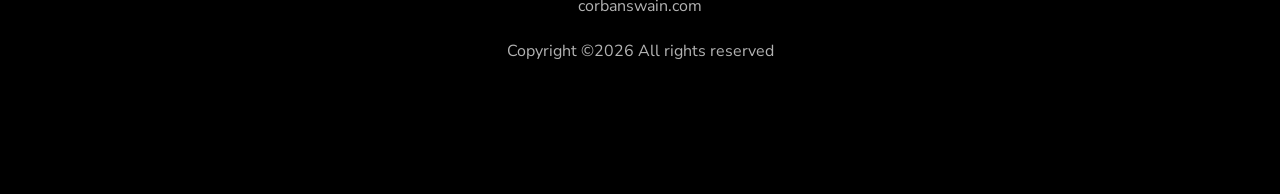
==== commit 36d28295: "update" ====
--- a/defense/index.html
+++ b/defense/index.html
@@ -27,13 +27,13 @@
     <link rel="stylesheet" href="css/style.css">
 
 	<meta property="og:type" content="website" />
-	<meta property="og:image" content="https://corbanswain.com/defense/images/cs_defense_poster_landscape_preview_1x.jpg" />
+	<meta property="og:image" content="https://corbanswain.com/defense/images/cs_defense_poster_landscape_preview_halfx.jpg" />
 	<meta name="twitter:card" content="summary_large_image" />
 	<meta name="twitter:creator" content="@CorbanSwain" />
 	<meta name="twitter:site" content="@CorbanSwain" />
 	<meta name="twitter:title" content="Invitation to Corban Swain's PhD Defense July 9" />
 	<meta name="twitter:description" content="RSVP and Support Corban's PhD defense at MIT on 7/9 at 2:30 PM!" />
-	<meta name="twitter:image" content="https://corbanswain.com/defense/images/cs_defense_poster_landscape_preview_1x.jpg" />
+	<meta name="twitter:image" content="https://corbanswain.com/defense/images/cs_defense_poster_landscape_preview_halfx.jpg" />
 	<meta property="og:url" content="https://corbanswain.com/defense" />
 	<meta property="og:title" content="Invitation to Corban Swain's PhD Defense July 9" />
 	<meta property="og:description" content="RSVP and Support Corban's PhD defense at MIT on 7/9 at 2:30 PM!" />
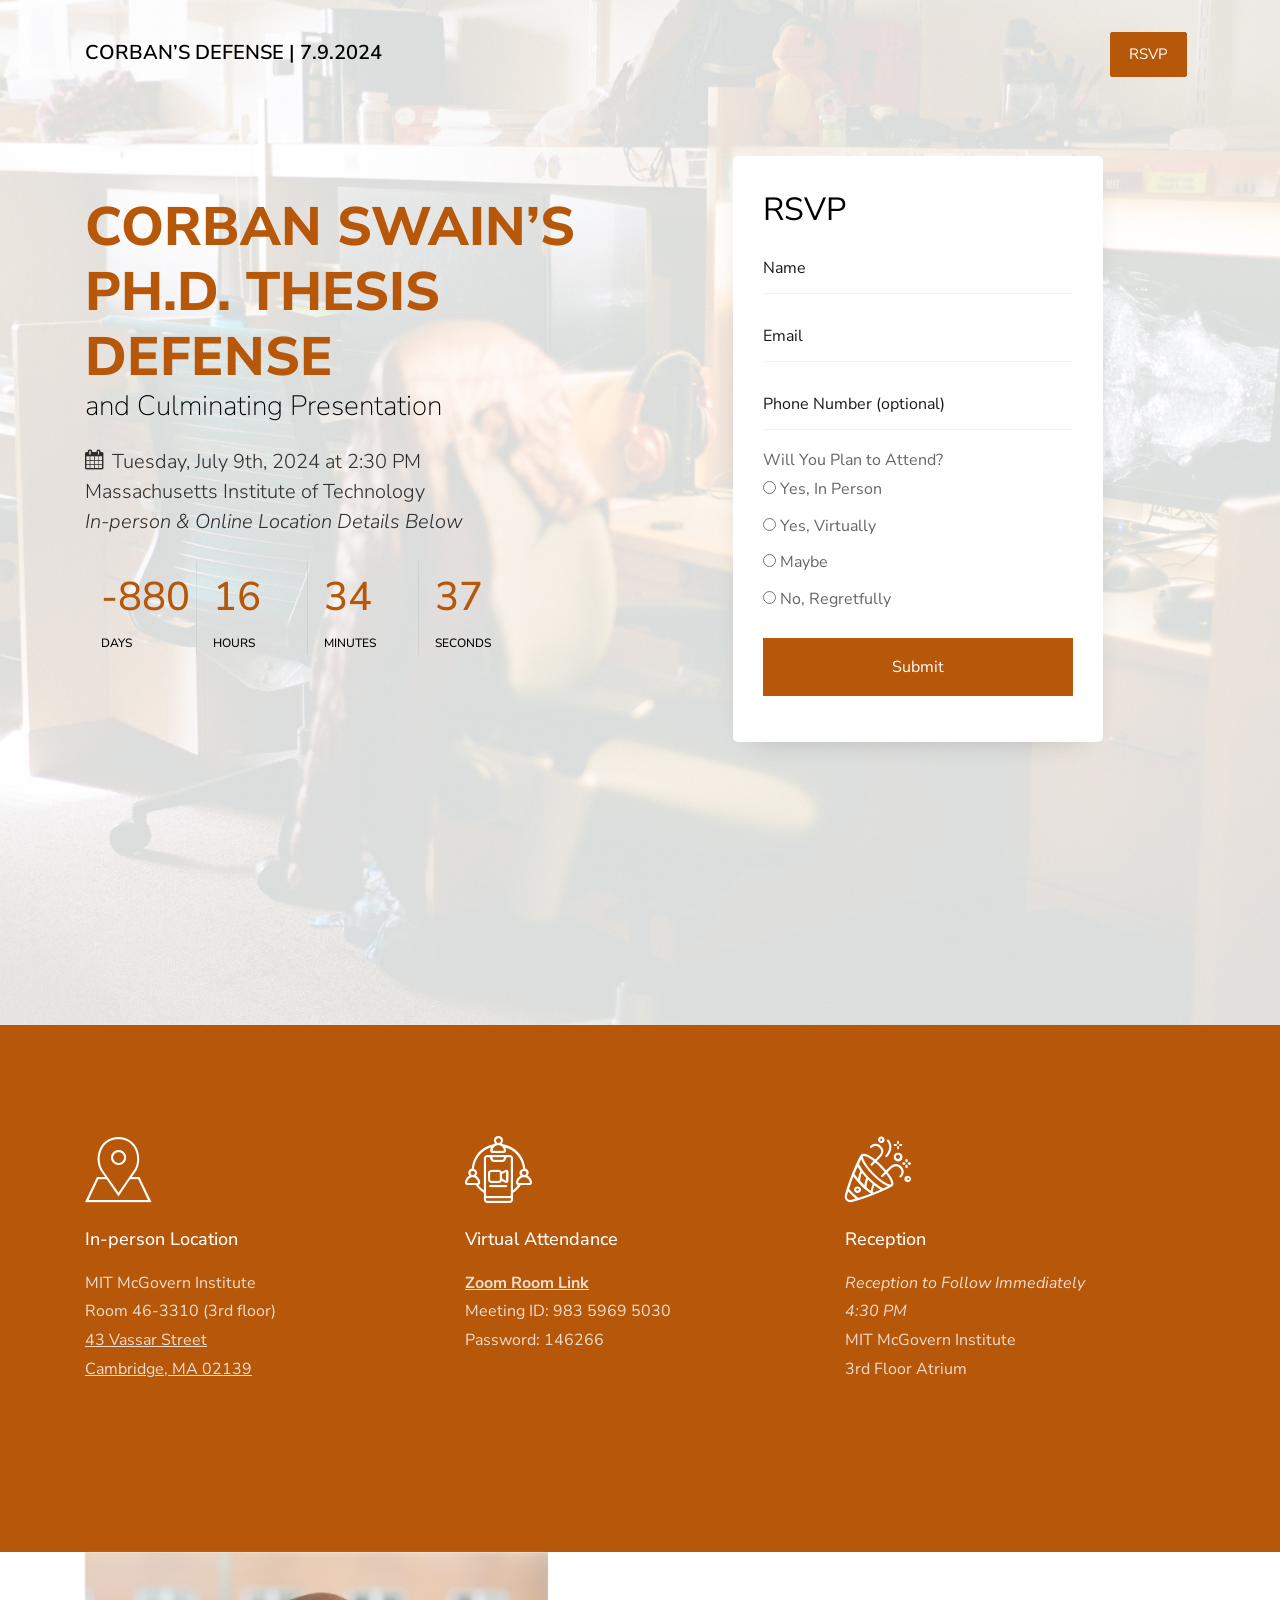
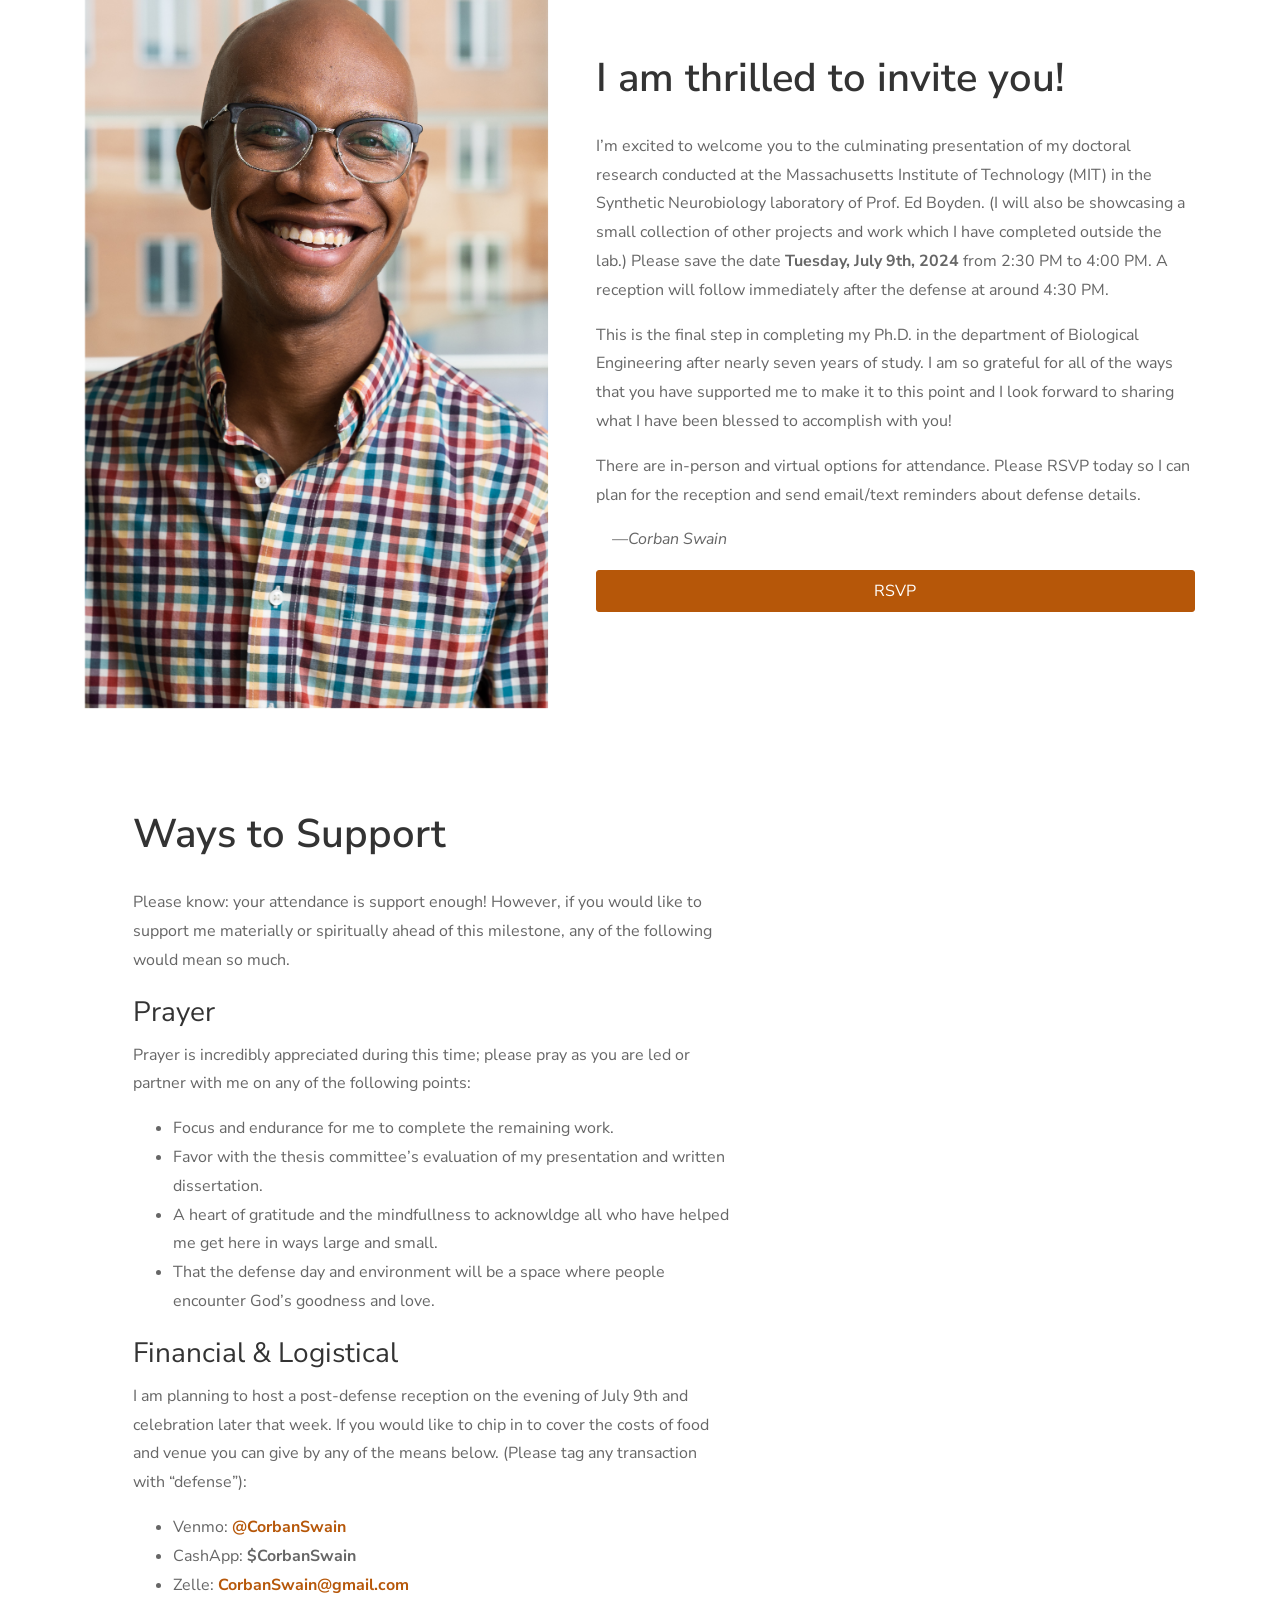
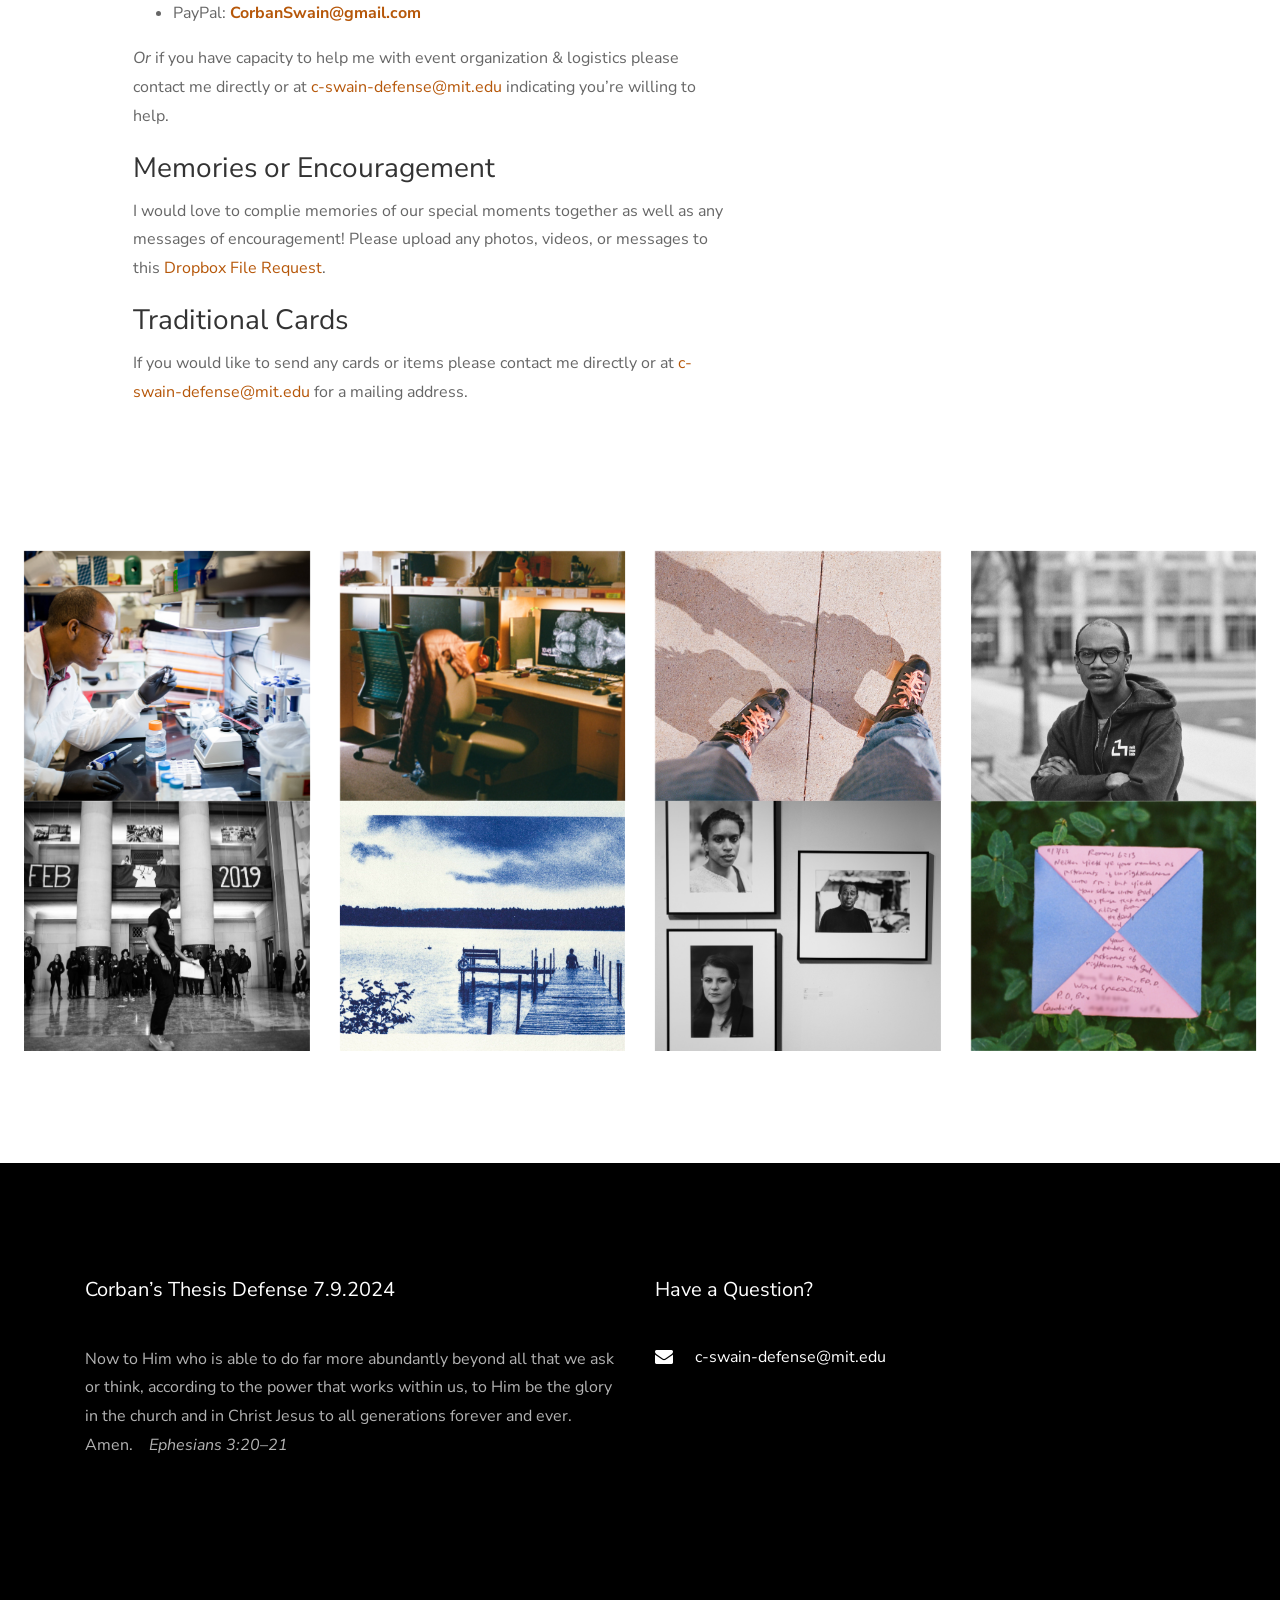
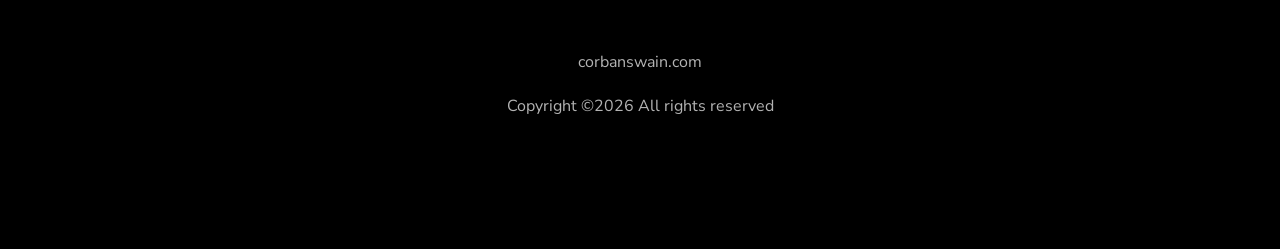
==== commit 45939e46: "update" ====
--- a/defense/index.html
+++ b/defense/index.html
@@ -22,7 +22,10 @@
     <link rel="stylesheet" href="css/jquery.timepicker.css">
 
     
-    <link rel="stylesheet" href="css/flaticon.css">
+    <!-- 
+	<link rel="stylesheet" href="css/flaticon.css"> 
+	-->
+	<link rel="stylesheet" type="text/css" href="fonts/flaticon/font/flaticon_cs-defense-site.css">
     <link rel="stylesheet" href="css/icomoon.css">
     <link rel="stylesheet" href="css/style.css">
 
@@ -62,7 +65,8 @@
         <div class="row no-gutters slider-text align-items-center justify-content-start" data-scrollax-parent="true">
           <div class="col-lg-6 col-md-6 ftco-animate" data-scrollax=" properties: { translateY: '70%' }" style="padding-bottom:2em;padding-top:2em;">
             <h1 class="mb-4" data-scrollax="properties: { translateY: '30%', opacity: 1.6 }"><span>Corban Swain&rsquo;s Ph.D. Thesis Defense</span><br>and Culminating Presentation</h1>
-            <p class="mb-4" data-scrollax="properties: { translateY: '30%', opacity: 1.6 }"><span class="icon-calendar mr-2"></span>Tuesday, July 9th, 2024 at 2:30 PM<br>Massachusetts Institute of Technology</p>
+            <p class="mb-4" data-scrollax="properties: { translateY: '30%', opacity: 1.6 }">
+				<span class="icon-calendar mr-2"></span>Tuesday, July 9th, 2024 at 2:30 PM<br>Massachusetts Institute of Technology<br><i>In-person & Online Location Details Below</i></p>
             <div id="timer" class="d-flex">
 						  <div class="time pl-3" id="days"></div>
 						  <div class="time pl-3" id="hours"></div>
@@ -108,19 +112,61 @@
         </div>
       </div>
     </div>
-
+	
     <section class="ftco-section services-section bg-primary">
       <div class="container">
         <div class="row d-flex">
-          <div class="col-md-3 d-flex align-self-stretch ftco-animate">
-            <div class="media block-6 services d-block">
-              <div class="icon"><span class="flaticon-placeholder"></span></div>
-              <div class="media-body">
-                <h3 class="heading mb-3">Venue</h3>
-                <p>MIT<br><i>Building & Room # TBD</i><br>Cambridge, MA 02139</p>
-              </div>
-            </div>      
-          </div>
+			<div class="col-md-4 d-flex align-self-stretch ftco-animate">
+				<div class="media block-6 services d-block">
+				<div class="icon"><i class="flaticon-placeholder" style="color:#ffffff; font-size: 50pt;"></i></div>
+					<div class="media-body">
+						<h3 class="heading mb-3">In-person Location</h3>
+						<p>
+							MIT McGovern Institute<br>
+							Room 46-3310 (3rd floor)<br>
+							<a href="https://maps.app.goo.gl/iSJiiEjF8Dr84w8o8" style="
+							color: rgba(255, 255, 255, 0.8); 
+							text-decoration: underline;">
+								43 Vassar Street<br>
+								Cambridge, MA 02139
+							</a>
+						</p>						
+					</div>
+				</div>      
+			</div>
+			<div class="col-md-4 d-flex align-self-stretch ftco-animate">
+				<div class="media block-6 services d-block">
+				<div class="icon"><i class="flaticon-mobile" style="color:#ffffff; font-size: 50pt;"></i></div>
+					<div class="media-body">
+						<h3 class="heading mb-3">Virtual Attendance</h3>
+						<p>
+							<a href="https://mit.zoom.us/j/98359695030?pwd=v4Yw5gEYcxqTLdbrXeLesy81R3dbvh.1" 
+							style="
+							color: rgba(255, 255, 255, 0.8); 
+							text-decoration: underline;
+							font-weight: bold;">Zoom Room Link</a><br>
+							Meeting ID: 983 5969 5030<br>
+							Password: 146266					
+						</p>
+					</div>
+				</div> 
+			</div>
+
+			<div class="col-md-4 d-flex align-self-stretch ftco-animate">
+				<div class="media block-6 services d-block">
+				  <div class="icon"><i class="flaticon-party-popper" style="color:#ffffff; font-size: 50pt;"></i></div>
+					<div class="media-body">
+						<h3 class="heading mb-3">Reception</h3>
+						<p>
+							<i>Reception to Follow Immediately<br>4:30 PM</i><br>
+							MIT McGovern Institute<br>
+							3rd Floor Atrium<br>
+						</p>
+					</div>
+					</div>     
+				</div>
+            </div>
+
         </div>
       </div>
     </section>
@@ -137,11 +183,10 @@
 						<p>
 							I&rsquo;m excited to welcome you to the culminating presentation of my doctoral research conducted 
 							at the Massachusetts Institute of Technology (MIT) in the Synthetic Neurobiology laboratory of Prof. Ed Boyden. (I will also be showcasing a small collection of other projects and work which I have completed outside the lab.)
-							Please save the date <b>Tuesday, July 9th, 2024</b> from 2:30 PM to 4:00 PM.
+							Please save the date <b>Tuesday, July 9th, 2024</b> from 2:30 PM to 4:00 PM. A reception will follow immediately after the defense at around 4:30 PM.
 						</p>
 						<p>This is the final step in completing my Ph.D. in the department of Biological Engineering after nearly seven years of study. I am so grateful for all of the ways that you have supported me to make it to this point and I look forward to sharing what I have been blessed to accomplish with you!</p>
-						<p>There will be in person and virtual options for attendance. Please RSVP today and check back on this webpage for updates and more details.</p>
-						
+						<p>There are in-person and virtual options for attendance. Please RSVP today so I can plan for the reception and send email/text reminders about defense details.</p>						
 						<p><i>&emsp;&mdash;Corban Swain</i></p>
 						<p><a href="#rsvp" class="btn btn-primary nav-link">RSVP</a></p>
 					</div>					
